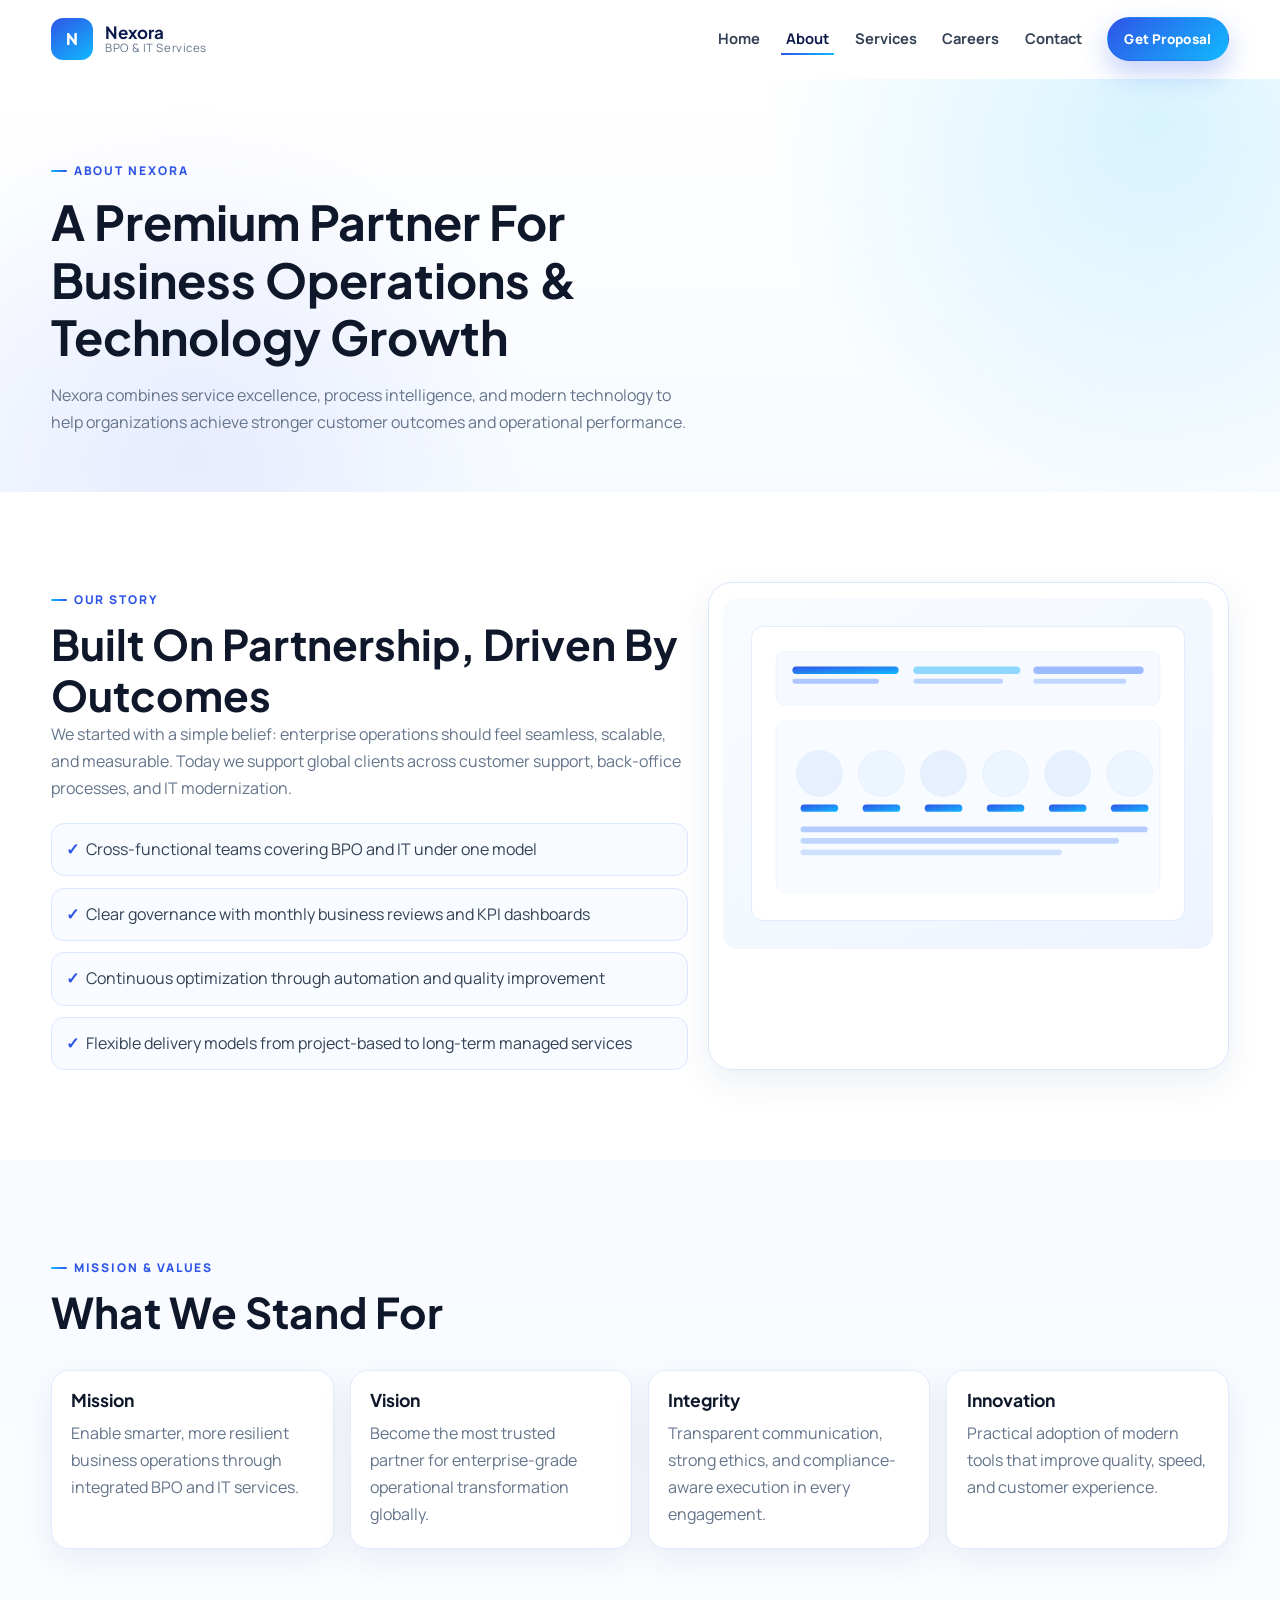
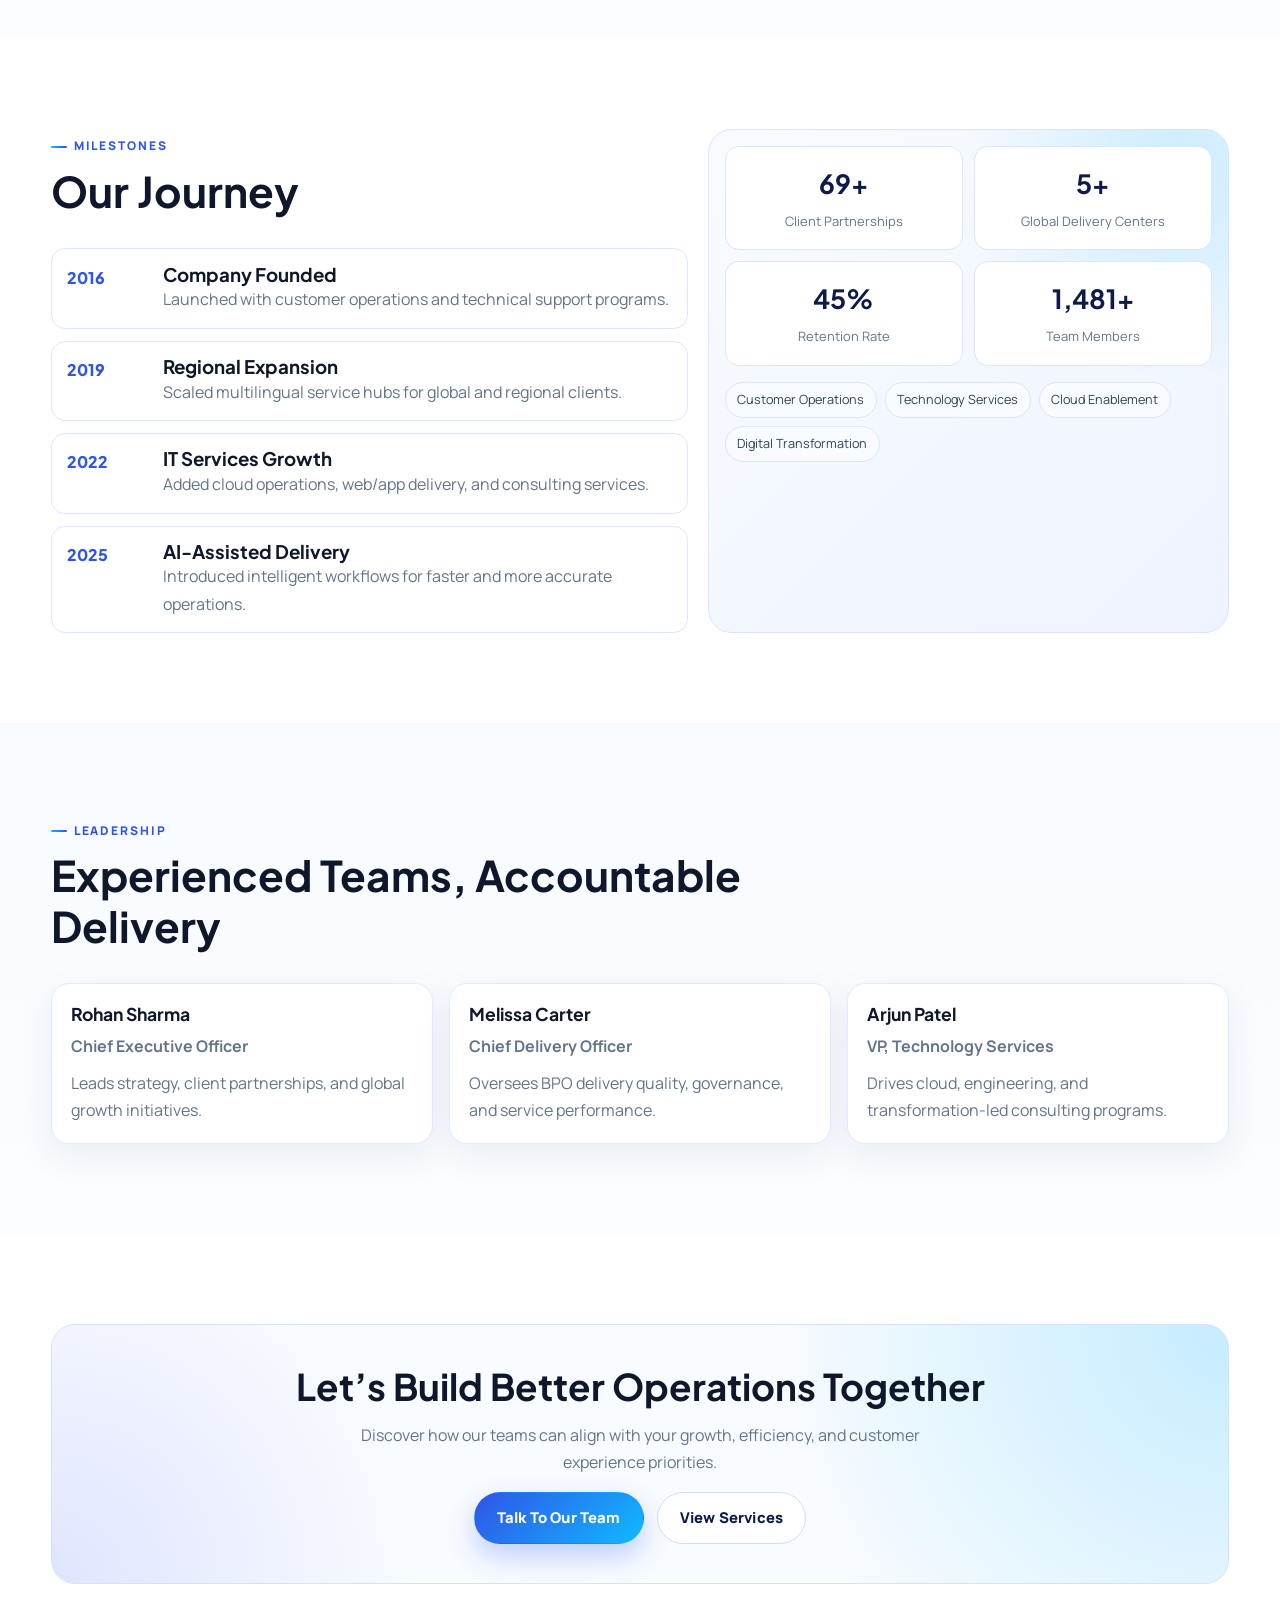
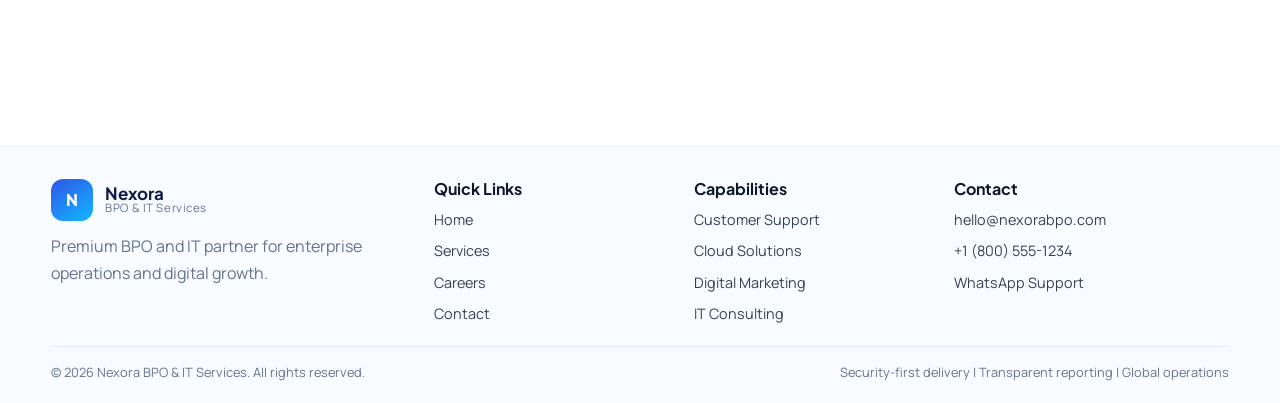
==== about.html @ e9c84e32 "enter" ====
<!DOCTYPE html>
<html lang="en">
  <head>
    <meta charset="UTF-8" />
    <meta name="viewport" content="width=device-width, initial-scale=1.0" />
    <meta
      name="description"
      content="Learn about Nexora's mission, values, and global delivery model across BPO and IT services."
    />
    <title>About Us | Nexora BPO & IT Services</title>
    <link rel="preconnect" href="https://fonts.googleapis.com" />
    <link rel="preconnect" href="https://fonts.gstatic.com" crossorigin />
    <link
      href="https://fonts.googleapis.com/css2?family=Manrope:wght@400;500;600;700;800&family=Plus+Jakarta+Sans:wght@600;700;800&display=swap"
      rel="stylesheet"
    />
    <link rel="stylesheet" href="css/styles.css" />
    <script src="js/main.js" defer></script>
  </head>
  <body>
    <a class="skip-link" href="#main-content">Skip to main content</a>

    <header class="site-header">
      <div class="container nav-wrap">
        <a class="brand" href="index.html" aria-label="Nexora home page">
          <span class="brand-mark">N</span>
          <span class="brand-name"><strong>Nexora</strong><span>BPO & IT Services</span></span>
        </a>
        <button class="nav-toggle" aria-label="Open navigation menu" aria-controls="primary-nav" aria-expanded="false">
          <span class="nav-icon"><span></span><span></span><span></span></span>
        </button>
        <nav id="primary-nav" class="primary-nav" aria-label="Main navigation">
          <ul class="nav-list">
            <li><a class="nav-link" href="index.html">Home</a></li>
            <li><a class="nav-link active" href="about.html" aria-current="page">About</a></li>
            <li><a class="nav-link" href="services.html">Services</a></li>
            <li><a class="nav-link" href="careers.html">Careers</a></li>
            <li><a class="nav-link" href="contact.html">Contact</a></li>
          </ul>
          <a class="btn btn-small btn-primary" href="contact.html">Get Proposal</a>
        </nav>
      </div>
    </header>

    <main id="main-content">
      <section class="inner-hero">
        <div class="container reveal">
          <span class="eyebrow">About Nexora</span>
          <h1>A Premium Partner For Business Operations & Technology Growth</h1>
          <p>
            Nexora combines service excellence, process intelligence, and modern technology to help organizations
            achieve stronger customer outcomes and operational performance.
          </p>
        </div>
      </section>

      <section class="section">
        <div class="container split">
          <div class="reveal">
            <div class="section-head" style="margin-bottom: 0;">
              <span class="eyebrow">Our Story</span>
              <h2>Built On Partnership, Driven By Outcomes</h2>
              <p>
                We started with a simple belief: enterprise operations should feel seamless, scalable, and measurable.
                Today we support global clients across customer support, back-office processes, and IT modernization.
              </p>
            </div>
            <ul class="feature-list">
              <li>Cross-functional teams covering BPO and IT under one model</li>
              <li>Clear governance with monthly business reviews and KPI dashboards</li>
              <li>Continuous optimization through automation and quality improvement</li>
              <li>Flexible delivery models from project-based to long-term managed services</li>
            </ul>
          </div>
          <div class="media-card reveal floating">
            <img src="images/team-culture.svg" alt="Nexora teams discussing delivery strategy" />
          </div>
        </div>
      </section>

      <section class="section alt">
        <div class="container">
          <div class="section-head reveal">
            <span class="eyebrow">Mission & Values</span>
            <h2>What We Stand For</h2>
          </div>
          <div class="grid grid-4">
            <article class="card reveal">
              <h3>Mission</h3>
              <p>Enable smarter, more resilient business operations through integrated BPO and IT services.</p>
            </article>
            <article class="card reveal">
              <h3>Vision</h3>
              <p>Become the most trusted partner for enterprise-grade operational transformation globally.</p>
            </article>
            <article class="card reveal">
              <h3>Integrity</h3>
              <p>Transparent communication, strong ethics, and compliance-aware execution in every engagement.</p>
            </article>
            <article class="card reveal">
              <h3>Innovation</h3>
              <p>Practical adoption of modern tools that improve quality, speed, and customer experience.</p>
            </article>
          </div>
        </div>
      </section>

      <section class="section">
        <div class="container split">
          <div class="reveal">
            <div class="section-head">
              <span class="eyebrow">Milestones</span>
              <h2>Our Journey</h2>
            </div>
            <div class="timeline">
              <article class="timeline-item">
                <div class="timeline-year">2016</div>
                <div><h3>Company Founded</h3><p>Launched with customer operations and technical support programs.</p></div>
              </article>
              <article class="timeline-item">
                <div class="timeline-year">2019</div>
                <div><h3>Regional Expansion</h3><p>Scaled multilingual service hubs for global and regional clients.</p></div>
              </article>
              <article class="timeline-item">
                <div class="timeline-year">2022</div>
                <div><h3>IT Services Growth</h3><p>Added cloud operations, web/app delivery, and consulting services.</p></div>
              </article>
              <article class="timeline-item">
                <div class="timeline-year">2025</div>
                <div><h3>AI-Assisted Delivery</h3><p>Introduced intelligent workflows for faster and more accurate operations.</p></div>
              </article>
            </div>
          </div>
          <div class="stats-wrap reveal">
            <div class="stat-grid">
              <article class="stat-box"><strong data-counter data-target="150" data-suffix="+">0</strong><span>Client Partnerships</span></article>
              <article class="stat-box"><strong data-counter data-target="12" data-suffix="+">0</strong><span>Global Delivery Centers</span></article>
              <article class="stat-box"><strong data-counter data-target="98" data-suffix="%">0</strong><span>Retention Rate</span></article>
              <article class="stat-box"><strong data-counter data-target="3200" data-suffix="+">0</strong><span>Team Members</span></article>
            </div>
            <div class="pill-row">
              <span class="pill">Customer Operations</span>
              <span class="pill">Technology Services</span>
              <span class="pill">Cloud Enablement</span>
              <span class="pill">Digital Transformation</span>
            </div>
          </div>
        </div>
      </section>

      <section class="section alt">
        <div class="container">
          <div class="section-head reveal">
            <span class="eyebrow">Leadership</span>
            <h2>Experienced Teams, Accountable Delivery</h2>
          </div>
          <div class="grid grid-3">
            <article class="card reveal">
              <h3>Rohan Sharma</h3>
              <p><strong>Chief Executive Officer</strong></p>
              <p style="margin-top: 0.6rem;">Leads strategy, client partnerships, and global growth initiatives.</p>
            </article>
            <article class="card reveal">
              <h3>Melissa Carter</h3>
              <p><strong>Chief Delivery Officer</strong></p>
              <p style="margin-top: 0.6rem;">Oversees BPO delivery quality, governance, and service performance.</p>
            </article>
            <article class="card reveal">
              <h3>Arjun Patel</h3>
              <p><strong>VP, Technology Services</strong></p>
              <p style="margin-top: 0.6rem;">Drives cloud, engineering, and transformation-led consulting programs.</p>
            </article>
          </div>
        </div>
      </section>

      <section class="section">
        <div class="container">
          <div class="cta-banner reveal">
            <h2>Let’s Build Better Operations Together</h2>
            <p>Discover how our teams can align with your growth, efficiency, and customer experience priorities.</p>
            <div class="btn-row" style="justify-content: center; margin-top: 1rem;">
              <a class="btn btn-primary" href="contact.html">Talk To Our Team</a>
              <a class="btn btn-outline" href="services.html">View Services</a>
            </div>
          </div>
        </div>
      </section>
    </main>

    <footer class="site-footer">
      <div class="container footer-grid">
        <div class="footer-col">
          <a class="brand" href="index.html">
            <span class="brand-mark">N</span>
            <span class="brand-name"><strong>Nexora</strong><span>BPO & IT Services</span></span>
          </a>
          <p style="margin-top: 0.75rem;">Premium BPO and IT partner for enterprise operations and digital growth.</p>
        </div>
        <div class="footer-col">
          <h3>Quick Links</h3>
          <div class="footer-links">
            <a href="index.html">Home</a>
            <a href="services.html">Services</a>
            <a href="careers.html">Careers</a>
            <a href="contact.html">Contact</a>
          </div>
        </div>
        <div class="footer-col">
          <h3>Capabilities</h3>
          <div class="footer-links">
            <a href="services.html">Customer Support</a>
            <a href="services.html">Cloud Solutions</a>
            <a href="services.html">Digital Marketing</a>
            <a href="services.html">IT Consulting</a>
          </div>
        </div>
        <div class="footer-col">
          <h3>Contact</h3>
          <div class="footer-links">
            <a href="mailto:hello@nexorabpo.com">hello@nexorabpo.com</a>
            <a href="tel:+18005551234">+1 (800) 555-1234</a>
            <a href="https://wa.me/18005551234">WhatsApp Support</a>
          </div>
        </div>
      </div>
      <div class="container footer-bottom">
        <p>&copy; <span class="current-year"></span> Nexora BPO & IT Services. All rights reserved.</p>
        <p>Security-first delivery | Transparent reporting | Global operations</p>
      </div>
    </footer>

    <button class="back-to-top" type="button" aria-label="Back to top">↑</button>
  </body>
</html>
---- css/styles.css ----
/* =========================================================
   Nexora Corporate Design System
   White premium SaaS-style UI for multi-page BPO/IT site.
========================================================= */

:root {
  --white: #ffffff;
  --navy-900: #0d1b4c;
  --navy-800: #152d71;
  --royal: #2f55e7;
  --cyan: #11b9ff;
  --sky: #67c8ff;
  --purple-soft: #7e8cff;
  --text-900: #0f172a;
  --text-700: #334155;
  --text-500: #64748b;
  --line: #dbe7ff;
  --surface: #f7faff;
  --surface-2: #eef4ff;
  --success: #0ea96f;
  --danger: #d14356;
  --radius-xl: 24px;
  --radius-lg: 18px;
  --radius-md: 14px;
  --radius-sm: 10px;
  --shadow-soft: 0 12px 35px rgba(24, 46, 109, 0.08);
  --shadow-card: 0 16px 40px rgba(18, 45, 130, 0.1);
  --shadow-hover: 0 18px 45px rgba(15, 47, 140, 0.17);
}

*,
*::before,
*::after {
  box-sizing: border-box;
}

html {
  scroll-behavior: smooth;
}

body {
  margin: 0;
  font-family: "Manrope", "Segoe UI", sans-serif;
  color: var(--text-700);
  background: var(--white);
  line-height: 1.7;
  overflow-x: hidden;
}

body.nav-open {
  overflow: hidden;
}

a {
  color: inherit;
  text-decoration: none;
}

img {
  display: block;
  max-width: 100%;
}

h1,
h2,
h3,
h4 {
  margin: 0;
  line-height: 1.2;
  color: var(--text-900);
  font-family: "Plus Jakarta Sans", "Sora", "Segoe UI", sans-serif;
}

p {
  margin: 0;
  color: var(--text-500);
}

ul {
  margin: 0;
  padding: 0;
  list-style: none;
}

.skip-link {
  position: absolute;
  left: -9999px;
  top: 0;
  z-index: 5000;
}

.skip-link:focus {
  left: 1rem;
  top: 1rem;
  background: var(--white);
  border: 1px solid var(--royal);
  border-radius: 8px;
  color: var(--navy-900);
  padding: 0.65rem 0.9rem;
}

.container {
  width: min(1180px, 92vw);
  margin: 0 auto;
}

.section {
  padding: 90px 0;
}

.section.alt {
  background: linear-gradient(180deg, #f7faff 0%, #fbfdff 100%);
}

.section-head {
  max-width: 760px;
  margin-bottom: 2rem;
}

.section-head h2 {
  margin-top: 0.55rem;
  font-size: clamp(1.8rem, 3.3vw, 2.7rem);
}

.eyebrow {
  display: inline-flex;
  align-items: center;
  gap: 0.4rem;
  text-transform: uppercase;
  letter-spacing: 0.16em;
  font-size: 0.75rem;
  font-weight: 800;
  color: var(--royal);
}

.eyebrow::before {
  content: "";
  width: 16px;
  height: 2px;
  border-radius: 4px;
  background: linear-gradient(90deg, var(--cyan), var(--royal));
}

/* =========================
   Header + Navigation
========================= */
.site-header {
  position: sticky;
  top: 0;
  z-index: 1200;
  background: transparent;
  border-bottom: 1px solid transparent;
  transition: background 0.3s ease, border-color 0.3s ease, box-shadow 0.3s ease;
}

.site-header.scrolled {
  background: rgba(255, 255, 255, 0.9);
  backdrop-filter: blur(10px);
  border-color: #e8efff;
  box-shadow: 0 6px 28px rgba(18, 47, 130, 0.08);
}

.nav-wrap {
  min-height: 78px;
  display: flex;
  align-items: center;
  justify-content: space-between;
  gap: 1.1rem;
  position: relative;
}

.brand {
  display: inline-flex;
  align-items: center;
  gap: 0.75rem;
}

.brand-mark {
  width: 42px;
  height: 42px;
  border-radius: 12px;
  background: linear-gradient(145deg, var(--royal), var(--cyan));
  color: var(--white);
  display: grid;
  place-items: center;
  font-weight: 800;
  font-family: "Plus Jakarta Sans", "Sora", sans-serif;
}

.brand-name {
  display: inline-flex;
  flex-direction: column;
  line-height: 1.05;
}

.brand-name strong {
  color: var(--navy-900);
  font-size: 1.06rem;
  font-family: "Plus Jakarta Sans", "Sora", sans-serif;
}

.brand-name span {
  font-size: 0.72rem;
  letter-spacing: 0.05em;
  color: var(--text-500);
}

.primary-nav {
  display: flex;
  align-items: center;
  gap: 1.25rem;
}

.nav-list {
  display: flex;
  align-items: center;
  gap: 1rem;
}

.nav-link {
  padding: 0.32rem 0.3rem;
  font-size: 0.92rem;
  font-weight: 700;
  color: var(--text-700);
  position: relative;
}

.nav-link::after {
  content: "";
  position: absolute;
  left: 0;
  bottom: -1px;
  width: 100%;
  height: 2px;
  transform: scaleX(0);
  transform-origin: center;
  background: linear-gradient(90deg, var(--royal), var(--cyan));
  transition: transform 0.22s ease;
}

.nav-link:hover,
.nav-link.active {
  color: var(--navy-900);
}

.nav-link:hover::after,
.nav-link.active::after,
.nav-link:focus-visible::after {
  transform: scaleX(1);
}

.nav-toggle {
  display: none;
  width: 44px;
  height: 44px;
  border-radius: 11px;
  border: 1px solid #d4e2ff;
  background: var(--white);
  box-shadow: var(--shadow-soft);
  cursor: pointer;
  place-items: center;
}

.nav-icon {
  width: 18px;
  height: 14px;
  position: relative;
}

.nav-icon span {
  position: absolute;
  left: 0;
  width: 100%;
  height: 2px;
  border-radius: 100px;
  background: var(--navy-900);
  transition: transform 0.24s ease, opacity 0.24s ease;
}

.nav-icon span:nth-child(1) {
  top: 0;
}

.nav-icon span:nth-child(2) {
  top: 6px;
}

.nav-icon span:nth-child(3) {
  top: 12px;
}

.nav-toggle[aria-expanded="true"] .nav-icon span:nth-child(1) {
  transform: translateY(6px) rotate(45deg);
}

.nav-toggle[aria-expanded="true"] .nav-icon span:nth-child(2) {
  opacity: 0;
}

.nav-toggle[aria-expanded="true"] .nav-icon span:nth-child(3) {
  transform: translateY(-6px) rotate(-45deg);
}

/* =========================
   Buttons
========================= */
.btn {
  display: inline-flex;
  align-items: center;
  justify-content: center;
  gap: 0.45rem;
  border-radius: 999px;
  padding: 0.78rem 1.4rem;
  font-size: 0.93rem;
  font-weight: 800;
  letter-spacing: 0.01em;
  border: 1px solid transparent;
  transition: transform 0.22s ease, box-shadow 0.22s ease, background 0.22s ease;
}

.btn:hover,
.btn:focus-visible {
  transform: translateY(-2px);
}

.btn-primary {
  color: var(--white);
  background: linear-gradient(135deg, var(--royal), var(--cyan));
  box-shadow: 0 12px 28px rgba(44, 90, 233, 0.28);
}

.btn-primary:hover,
.btn-primary:focus-visible {
  box-shadow: 0 16px 34px rgba(44, 90, 233, 0.35);
}

.btn-outline {
  border-color: #cfddff;
  color: var(--navy-900);
  background: var(--white);
}

.btn-outline:hover,
.btn-outline:focus-visible {
  border-color: var(--royal);
  background: #f6f9ff;
}

.btn-small {
  padding: 0.62rem 1.05rem;
  font-size: 0.84rem;
}

.btn-row {
  display: flex;
  flex-wrap: wrap;
  gap: 0.8rem;
}

/* =========================
   Hero
========================= */
.hero {
  position: relative;
  padding: 32px 0 86px;
  background:
    radial-gradient(circle at 88% 18%, rgba(17, 185, 255, 0.14), transparent 33%),
    radial-gradient(circle at 12% 85%, rgba(126, 140, 255, 0.12), transparent 26%),
    linear-gradient(180deg, #ffffff 0%, #f8fbff 100%);
}

.hero-grid {
  display: grid;
  grid-template-columns: 1.06fr 0.94fr;
  gap: 2rem;
  align-items: center;
}

.hero-copy h1 {
  margin-top: 0.8rem;
  font-size: clamp(2rem, 5vw, 3.8rem);
  max-width: 16ch;
}

.hero-copy p {
  margin-top: 1.1rem;
  max-width: 58ch;
  font-size: 1.03rem;
}

.hero-tags {
  margin-top: 1.5rem;
  display: flex;
  gap: 0.55rem;
  flex-wrap: wrap;
}

.hero-tag {
  border-radius: 999px;
  border: 1px solid #d4e4ff;
  background: var(--white);
  padding: 0.45rem 0.74rem;
  font-size: 0.78rem;
  color: var(--text-700);
}

.hero-card {
  border: 1px solid #d9e6ff;
  border-radius: var(--radius-xl);
  padding: 1rem;
  background: rgba(255, 255, 255, 0.66);
  backdrop-filter: blur(8px);
  box-shadow: var(--shadow-card);
}

.hero-card img {
  border-radius: 16px;
}

.hero-kpis {
  margin-top: 0.9rem;
  display: grid;
  grid-template-columns: repeat(3, minmax(0, 1fr));
  gap: 0.65rem;
}

.hero-kpi {
  border: 1px solid #e0eaff;
  border-radius: 12px;
  background: #f9fbff;
  padding: 0.72rem;
  text-align: center;
}

.hero-kpi strong {
  display: block;
  color: var(--navy-900);
  font-size: 1.22rem;
  font-family: "Plus Jakarta Sans", "Sora", sans-serif;
}

.hero-kpi span {
  font-size: 0.76rem;
  color: var(--text-500);
}

/* =========================
   Utility card system
========================= */
.grid {
  display: grid;
  gap: 1rem;
}

.grid-2 {
  grid-template-columns: repeat(2, minmax(0, 1fr));
}

.grid-3 {
  grid-template-columns: repeat(3, minmax(0, 1fr));
}

.grid-4 {
  grid-template-columns: repeat(4, minmax(0, 1fr));
}

.card {
  background: var(--white);
  border: 1px solid #e2ebff;
  border-radius: var(--radius-lg);
  padding: 1.2rem;
  box-shadow: var(--shadow-soft);
  transition: transform 0.25s ease, box-shadow 0.25s ease, border-color 0.25s ease;
}

.card:hover {
  transform: translateY(-4px);
  border-color: #c8daff;
  box-shadow: var(--shadow-hover);
}

.card h3 {
  font-size: 1.1rem;
  margin-bottom: 0.52rem;
}

.card-link {
  margin-top: 0.8rem;
  display: inline-block;
  color: var(--royal);
  font-weight: 700;
  font-size: 0.9rem;
}

.service-icon {
  width: 42px;
  height: 42px;
  border-radius: 12px;
  display: grid;
  place-items: center;
  margin-bottom: 0.8rem;
  background: linear-gradient(145deg, #e8f0ff, #f3f8ff);
  border: 1px solid #d2e3ff;
  color: var(--royal);
  font-weight: 800;
}

/* =========================
   Trusted logos slider
========================= */
.logo-marquee {
  overflow: hidden;
  border-top: 1px solid #e8efff;
  border-bottom: 1px solid #e8efff;
  background: #fbfdff;
  padding: 1rem 0;
  mask-image: linear-gradient(to right, transparent, #000 12%, #000 88%, transparent);
}

.logo-track {
  width: max-content;
  display: flex;
  gap: 0.7rem;
  animation: logo-slide 26s linear infinite;
}

.logo-pill {
  border: 1px solid #dbe7ff;
  border-radius: 999px;
  background: var(--white);
  color: var(--text-700);
  padding: 0.54rem 1rem;
  font-size: 0.85rem;
  white-space: nowrap;
  font-weight: 600;
}

@keyframes logo-slide {
  from {
    transform: translateX(0);
  }
  to {
    transform: translateX(-50%);
  }
}

/* =========================
   Why choose us + stats
========================= */
.split {
  display: grid;
  grid-template-columns: 1.1fr 0.9fr;
  gap: 1.2rem;
}

.feature-list {
  display: grid;
  gap: 0.72rem;
  margin-top: 1.3rem;
}

.feature-list li {
  border: 1px solid #dce8ff;
  border-radius: 13px;
  background: #f8fbff;
  padding: 0.75rem 0.82rem;
  color: var(--text-700);
  position: relative;
  padding-left: 2.1rem;
}

.feature-list li::before {
  content: "✓";
  position: absolute;
  left: 0.85rem;
  top: 0.74rem;
  color: var(--royal);
  font-weight: 800;
}

.stats-wrap {
  border-radius: var(--radius-xl);
  border: 1px solid #d9e5ff;
  background:
    radial-gradient(circle at 90% 8%, rgba(17, 185, 255, 0.18), transparent 32%),
    linear-gradient(135deg, #f8fbff, #eef4ff);
  padding: 1rem;
}

.stat-grid {
  display: grid;
  grid-template-columns: repeat(2, minmax(0, 1fr));
  gap: 0.7rem;
}

.stat-box {
  border-radius: 14px;
  border: 1px solid #dae7ff;
  background: var(--white);
  text-align: center;
  padding: 0.95rem 0.72rem;
}

.stat-box strong {
  display: block;
  color: var(--navy-900);
  font-size: 1.65rem;
  font-family: "Plus Jakarta Sans", "Sora", sans-serif;
}

.stat-box span {
  color: var(--text-500);
  font-size: 0.81rem;
}

/* =========================
   Testimonial carousel
========================= */
.testimonial-carousel {
  position: relative;
  border: 1px solid #dbe8ff;
  background: linear-gradient(145deg, #ffffff, #f8fbff);
  border-radius: var(--radius-xl);
  box-shadow: var(--shadow-card);
  padding: 1.1rem;
}

.testimonial-slides {
  position: relative;
  min-height: 200px;
}

.testimonial-slide {
  display: none;
  border: 1px solid #e0ebff;
  border-radius: 16px;
  background: var(--white);
  padding: 1.2rem;
}

.testimonial-slide.active {
  display: block;
  animation: fadeUp 0.45s ease;
}

.testimonial-slide p {
  color: var(--text-700);
  font-size: 0.98rem;
}

.testimonial-author {
  margin-top: 0.8rem;
  color: var(--navy-900);
  font-weight: 800;
  font-size: 0.92rem;
}

.carousel-controls {
  margin-top: 0.9rem;
  display: flex;
  justify-content: space-between;
  align-items: center;
}

.carousel-btn {
  width: 38px;
  height: 38px;
  border-radius: 50%;
  border: 1px solid #d7e5ff;
  background: var(--white);
  color: var(--navy-900);
  font-weight: 800;
  cursor: pointer;
}

.carousel-dots {
  display: flex;
  gap: 0.35rem;
}

.carousel-dot {
  width: 9px;
  height: 9px;
  border-radius: 50%;
  border: 0;
  background: #bfd4ff;
  cursor: pointer;
}

.carousel-dot.active {
  width: 22px;
  border-radius: 999px;
  background: linear-gradient(90deg, var(--royal), var(--cyan));
}

/* =========================
   FAQ
========================= */
.faq-list {
  display: grid;
  gap: 0.75rem;
}

.faq-item {
  border: 1px solid #dce8ff;
  border-radius: 14px;
  overflow: hidden;
  background: var(--white);
}

.faq-question {
  width: 100%;
  border: 0;
  background: transparent;
  text-align: left;
  font-family: "Plus Jakarta Sans", "Sora", sans-serif;
  color: var(--text-900);
  font-size: 1rem;
  font-weight: 700;
  padding: 1rem;
  cursor: pointer;
  display: flex;
  align-items: center;
  justify-content: space-between;
}

.faq-question::after {
  content: "+";
  color: var(--royal);
  font-size: 1.2rem;
}

.faq-answer {
  max-height: 0;
  overflow: hidden;
  transition: max-height 0.28s ease;
}

.faq-answer p {
  padding: 0 1rem 1rem;
}

.faq-item.open .faq-question::after {
  content: "-";
}

.faq-item.open .faq-answer {
  max-height: 260px;
}

/* =========================
   CTA banner
========================= */
.cta-banner {
  border: 1px solid #d4e4ff;
  border-radius: var(--radius-xl);
  background:
    radial-gradient(circle at 100% 0%, rgba(17, 185, 255, 0.22), transparent 38%),
    radial-gradient(circle at 0% 100%, rgba(126, 140, 255, 0.2), transparent 30%),
    #f8fbff;
  padding: 2.4rem 1.2rem;
  text-align: center;
}

.cta-banner h2 {
  font-size: clamp(1.5rem, 3.2vw, 2.3rem);
}

.cta-banner p {
  margin: 0.85rem auto 0;
  max-width: 64ch;
}

/* =========================
   Inner hero (other pages)
========================= */
.inner-hero {
  padding: 74px 0 56px;
  background:
    radial-gradient(circle at 90% 10%, rgba(17, 185, 255, 0.16), transparent 32%),
    radial-gradient(circle at 15% 90%, rgba(126, 140, 255, 0.14), transparent 30%),
    linear-gradient(180deg, #ffffff, #f7fbff);
}

.inner-hero h1 {
  margin-top: 0.75rem;
  font-size: clamp(1.9rem, 4.3vw, 3rem);
  max-width: 20ch;
}

.inner-hero p {
  margin-top: 1rem;
  max-width: 64ch;
}

.media-card {
  border-radius: var(--radius-xl);
  border: 1px solid #dbe8ff;
  background: var(--white);
  padding: 0.9rem;
  box-shadow: var(--shadow-soft);
}

.media-card img {
  border-radius: 15px;
}

/* =========================
   Timelines + pills
========================= */
.timeline {
  display: grid;
  gap: 0.75rem;
}

.timeline-item {
  display: grid;
  grid-template-columns: 82px 1fr;
  gap: 0.9rem;
  border: 1px solid #dce8ff;
  border-radius: 14px;
  background: var(--white);
  padding: 0.9rem;
}

.timeline-year {
  color: var(--royal);
  font-weight: 800;
  font-family: "Plus Jakarta Sans", "Sora", sans-serif;
  font-size: 1rem;
}

.pill-row {
  display: flex;
  flex-wrap: wrap;
  gap: 0.5rem;
  margin-top: 1rem;
}

.pill {
  border: 1px solid #d9e6ff;
  background: #f8fbff;
  border-radius: 999px;
  padding: 0.4rem 0.72rem;
  font-size: 0.79rem;
  color: var(--text-700);
}

/* =========================
   Jobs + forms
========================= */
.job-card {
  border: 1px solid #dce8ff;
  border-radius: 16px;
  background: var(--white);
  padding: 1rem;
  box-shadow: var(--shadow-soft);
}

.job-meta {
  display: flex;
  flex-wrap: wrap;
  gap: 0.4rem;
  margin-top: 0.65rem;
}

.job-meta span {
  border: 1px solid #d7e3ff;
  border-radius: 999px;
  background: #f8fbff;
  color: var(--text-700);
  font-size: 0.76rem;
  padding: 0.22rem 0.62rem;
}

.form-shell {
  border: 1px solid #dce8ff;
  border-radius: var(--radius-lg);
  background: var(--white);
  padding: 1.1rem;
  box-shadow: var(--shadow-soft);
}

.form-grid {
  display: grid;
  grid-template-columns: repeat(2, minmax(0, 1fr));
  gap: 0.85rem;
}

.form-field {
  display: grid;
  gap: 0.36rem;
}

.form-field.full {
  grid-column: 1 / -1;
}

.form-field label {
  font-size: 0.83rem;
  color: var(--text-700);
  font-weight: 700;
}

.form-field input,
.form-field select,
.form-field textarea {
  width: 100%;
  border: 1px solid #d2dff8;
  border-radius: 11px;
  background: #fbfdff;
  color: var(--text-900);
  font-family: inherit;
  font-size: 0.92rem;
  padding: 0.68rem 0.72rem;
  transition: border-color 0.2s ease, box-shadow 0.2s ease;
}

.form-field textarea {
  min-height: 130px;
  resize: vertical;
}

.form-field input:focus,
.form-field select:focus,
.form-field textarea:focus {
  outline: 0;
  border-color: var(--royal);
  box-shadow: 0 0 0 4px rgba(47, 85, 231, 0.12);
}

.form-field .invalid,
.form-field input.invalid,
.form-field select.invalid,
.form-field textarea.invalid {
  border-color: var(--danger);
}

.file-upload {
  border: 1px dashed #c9dcff;
  border-radius: 11px;
  background: #f8fbff;
  padding: 0.78rem;
}

.field-note {
  margin-top: 0.4rem;
  font-size: 0.77rem;
  color: var(--text-500);
}

.form-feedback {
  margin-top: 0.8rem;
  min-height: 1.2rem;
  font-size: 0.84rem;
  font-weight: 600;
}

.form-feedback.success {
  color: var(--success);
}

.form-feedback.error {
  color: var(--danger);
}

.contact-grid {
  display: grid;
  grid-template-columns: repeat(4, minmax(0, 1fr));
  gap: 0.8rem;
}

.contact-card {
  border: 1px solid #dce8ff;
  border-radius: 14px;
  background: var(--white);
  padding: 0.95rem;
}

.contact-card h3 {
  font-size: 1rem;
  margin-bottom: 0.45rem;
}

.map-frame {
  border-radius: 16px;
  border: 1px solid #dce8ff;
  overflow: hidden;
  min-height: 320px;
  box-shadow: var(--shadow-soft);
}

.map-frame iframe {
  border: 0;
  width: 100%;
  min-height: 320px;
}

.social-list {
  display: flex;
  flex-wrap: wrap;
  gap: 0.45rem;
}

.social-link {
  width: 34px;
  height: 34px;
  border-radius: 50%;
  display: grid;
  place-items: center;
  border: 1px solid #d4e3ff;
  background: #f7fbff;
  color: var(--navy-900);
  font-size: 0.79rem;
  font-weight: 800;
}

/* =========================
   Footer
========================= */
.site-footer {
  margin-top: 72px;
  border-top: 1px solid #e5edff;
  background: #f8fbff;
}

.footer-grid {
  padding: 2rem 0 1.25rem;
  display: grid;
  grid-template-columns: 1.2fr 0.8fr 0.8fr 0.9fr;
  gap: 1rem;
}

.footer-col h3 {
  font-size: 1rem;
  margin-bottom: 0.65rem;
}

.footer-links {
  display: grid;
  gap: 0.42rem;
}

.footer-links a {
  color: var(--text-700);
  font-size: 0.9rem;
}

.footer-links a:hover {
  color: var(--royal);
}

.footer-bottom {
  border-top: 1px solid #e2eaff;
  padding: 0.95rem 0 1.2rem;
  display: flex;
  flex-wrap: wrap;
  justify-content: space-between;
  gap: 0.45rem;
}

.footer-bottom p {
  font-size: 0.8rem;
  color: var(--text-500);
}

/* =========================
   Back to top
========================= */
.back-to-top {
  position: fixed;
  right: 16px;
  bottom: 16px;
  width: 44px;
  height: 44px;
  border: 1px solid #cadcff;
  border-radius: 50%;
  background: var(--white);
  color: var(--navy-900);
  cursor: pointer;
  box-shadow: var(--shadow-soft);
  opacity: 0;
  pointer-events: none;
  transform: translateY(14px);
  transition: opacity 0.24s ease, transform 0.24s ease, background 0.24s ease;
}

.back-to-top.visible {
  opacity: 1;
  pointer-events: auto;
  transform: translateY(0);
}

.back-to-top:hover {
  background: #f1f6ff;
}

/* =========================
   Animations
========================= */
.reveal {
  opacity: 0;
  transform: translateY(20px);
  transition: opacity 0.65s ease, transform 0.65s ease;
}

.reveal.revealed {
  opacity: 1;
  transform: translateY(0);
}

.floating {
  animation: floating 5s ease-in-out infinite;
}

@keyframes floating {
  0%,
  100% {
    transform: translateY(0);
  }
  50% {
    transform: translateY(-7px);
  }
}

@keyframes fadeUp {
  from {
    opacity: 0;
    transform: translateY(8px);
  }
  to {
    opacity: 1;
    transform: translateY(0);
  }
}

/* =========================
   Responsive breakpoints
========================= */
@media (max-width: 1080px) {
  .hero-grid,
  .split {
    grid-template-columns: 1fr;
  }

  .grid-4,
  .contact-grid,
  .footer-grid {
    grid-template-columns: repeat(2, minmax(0, 1fr));
  }
}

@media (max-width: 920px) {
  .nav-toggle {
    display: grid;
  }

  .primary-nav {
    display: none;
    position: absolute;
    top: calc(100% + 10px);
    left: 0;
    right: 0;
    margin: 0 auto;
    width: min(96vw, 620px);
    border: 1px solid #dbe7ff;
    border-radius: 14px;
    background: rgba(255, 255, 255, 0.96);
    box-shadow: var(--shadow-card);
    padding: 0.9rem;
    flex-direction: column;
    align-items: flex-start;
    gap: 0.6rem;
  }

  .primary-nav.open {
    display: flex;
  }

  .nav-list {
    width: 100%;
    flex-direction: column;
    align-items: flex-start;
    gap: 0.25rem;
  }

  .nav-link {
    width: 100%;
    padding: 0.45rem 0.3rem;
  }
}

@media (max-width: 760px) {
  .section {
    padding: 68px 0;
  }

  .grid-2,
  .grid-3,
  .grid-4,
  .contact-grid,
  .footer-grid,
  .form-grid,
  .stat-grid {
    grid-template-columns: 1fr;
  }

  .timeline-item {
    grid-template-columns: 1fr;
  }

  .hero-kpis {
    grid-template-columns: 1fr;
  }

  .brand-name span {
    display: none;
  }
}
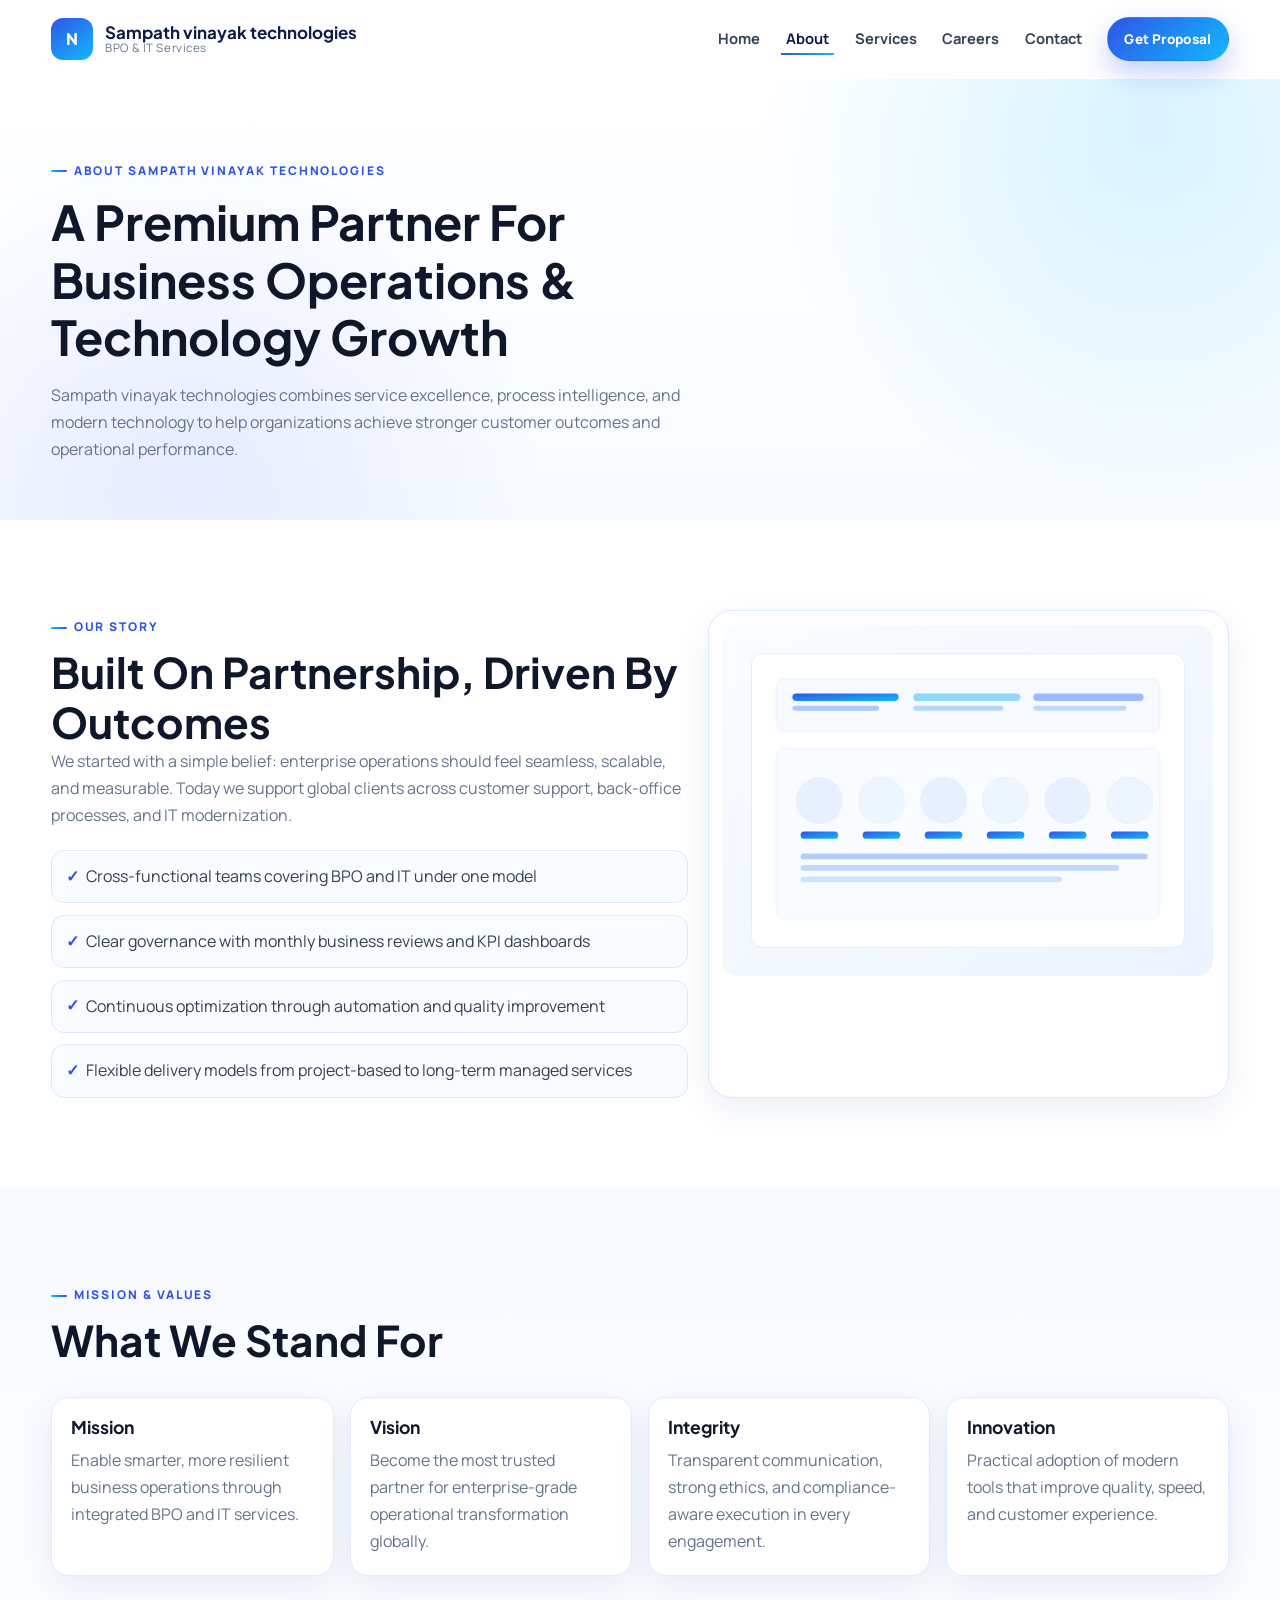
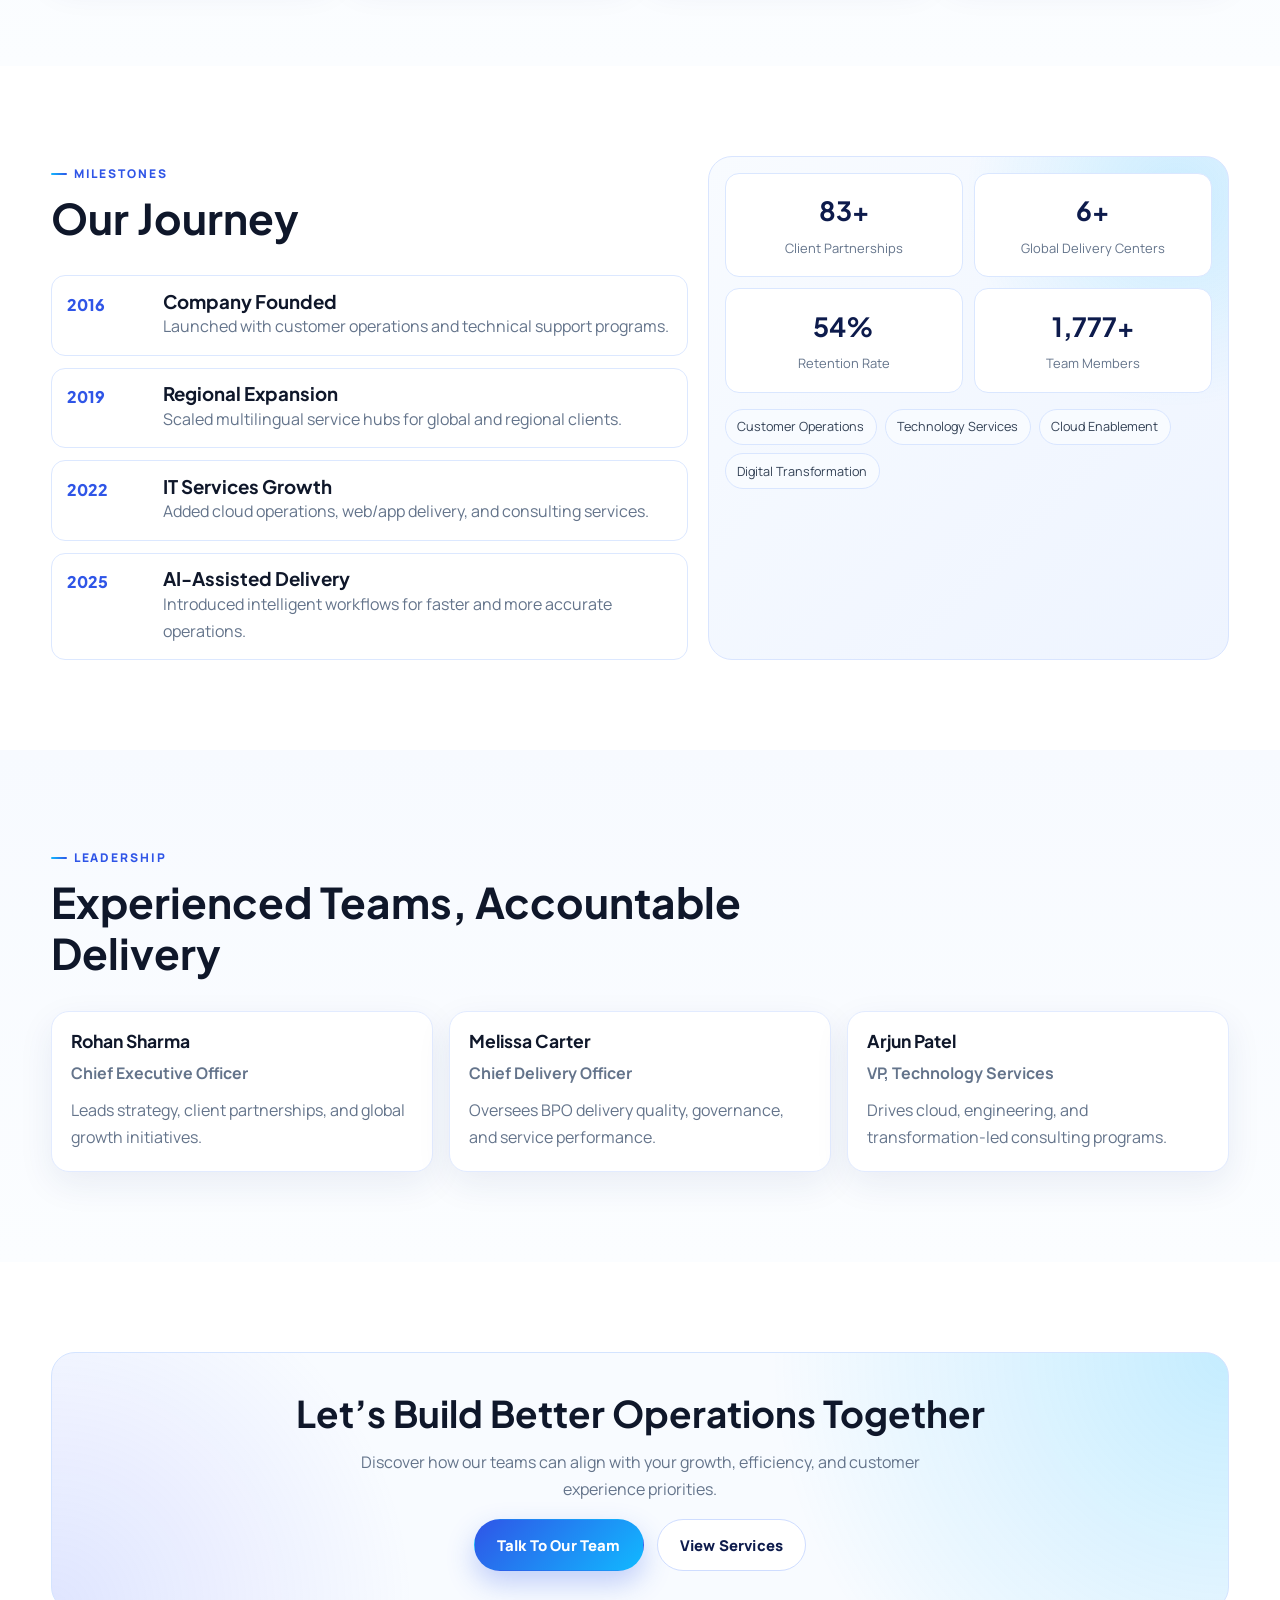
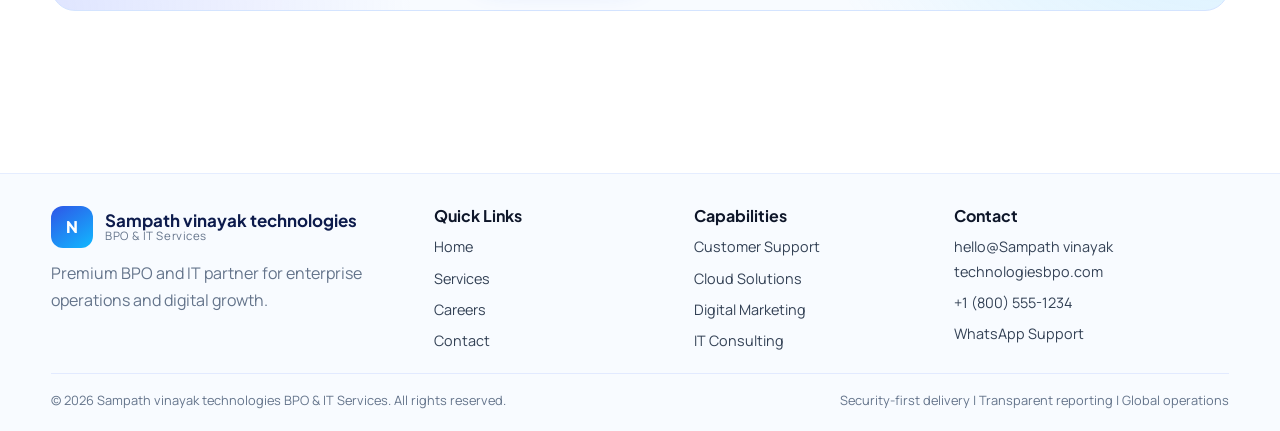
==== commit 05c9250f: "some changes" ====
--- a/about.html
+++ b/about.html
@@ -5,9 +5,9 @@
     <meta name="viewport" content="width=device-width, initial-scale=1.0" />
     <meta
       name="description"
-      content="Learn about Nexora's mission, values, and global delivery model across BPO and IT services."
+      content="Learn about Sampath vinayak technologies's mission, values, and global delivery model across BPO and IT services."
     />
-    <title>About Us | Nexora BPO & IT Services</title>
+    <title>About Us | Sampath vinayak technologies BPO & IT Services</title>
     <link rel="preconnect" href="https://fonts.googleapis.com" />
     <link rel="preconnect" href="https://fonts.gstatic.com" crossorigin />
     <link
@@ -22,9 +22,9 @@
 
     <header class="site-header">
       <div class="container nav-wrap">
-        <a class="brand" href="index.html" aria-label="Nexora home page">
+        <a class="brand" href="index.html" aria-label="Sampath vinayak technologies home page">
           <span class="brand-mark">N</span>
-          <span class="brand-name"><strong>Nexora</strong><span>BPO & IT Services</span></span>
+          <span class="brand-name"><strong>Sampath vinayak technologies</strong><span>BPO & IT Services</span></span>
         </a>
         <button class="nav-toggle" aria-label="Open navigation menu" aria-controls="primary-nav" aria-expanded="false">
           <span class="nav-icon"><span></span><span></span><span></span></span>
@@ -45,10 +45,10 @@
     <main id="main-content">
       <section class="inner-hero">
         <div class="container reveal">
-          <span class="eyebrow">About Nexora</span>
+          <span class="eyebrow">About Sampath vinayak technologies</span>
           <h1>A Premium Partner For Business Operations & Technology Growth</h1>
           <p>
-            Nexora combines service excellence, process intelligence, and modern technology to help organizations
+            Sampath vinayak technologies combines service excellence, process intelligence, and modern technology to help organizations
             achieve stronger customer outcomes and operational performance.
           </p>
         </div>
@@ -73,7 +73,7 @@
             </ul>
           </div>
           <div class="media-card reveal floating">
-            <img src="images/team-culture.svg" alt="Nexora teams discussing delivery strategy" />
+            <img src="images/team-culture.svg" alt="Sampath vinayak technologies teams discussing delivery strategy" />
           </div>
         </div>
       </section>
@@ -193,7 +193,7 @@
         <div class="footer-col">
           <a class="brand" href="index.html">
             <span class="brand-mark">N</span>
-            <span class="brand-name"><strong>Nexora</strong><span>BPO & IT Services</span></span>
+            <span class="brand-name"><strong>Sampath vinayak technologies</strong><span>BPO & IT Services</span></span>
           </a>
           <p style="margin-top: 0.75rem;">Premium BPO and IT partner for enterprise operations and digital growth.</p>
         </div>
@@ -218,14 +218,14 @@
         <div class="footer-col">
           <h3>Contact</h3>
           <div class="footer-links">
-            <a href="mailto:hello@nexorabpo.com">hello@nexorabpo.com</a>
+            <a href="mailto:hello@Sampath vinayak technologiesbpo.com">hello@Sampath vinayak technologiesbpo.com</a>
             <a href="tel:+18005551234">+1 (800) 555-1234</a>
             <a href="https://wa.me/18005551234">WhatsApp Support</a>
           </div>
         </div>
       </div>
       <div class="container footer-bottom">
-        <p>&copy; <span class="current-year"></span> Nexora BPO & IT Services. All rights reserved.</p>
+        <p>&copy; <span class="current-year"></span> Sampath vinayak technologies BPO & IT Services. All rights reserved.</p>
         <p>Security-first delivery | Transparent reporting | Global operations</p>
       </div>
     </footer>
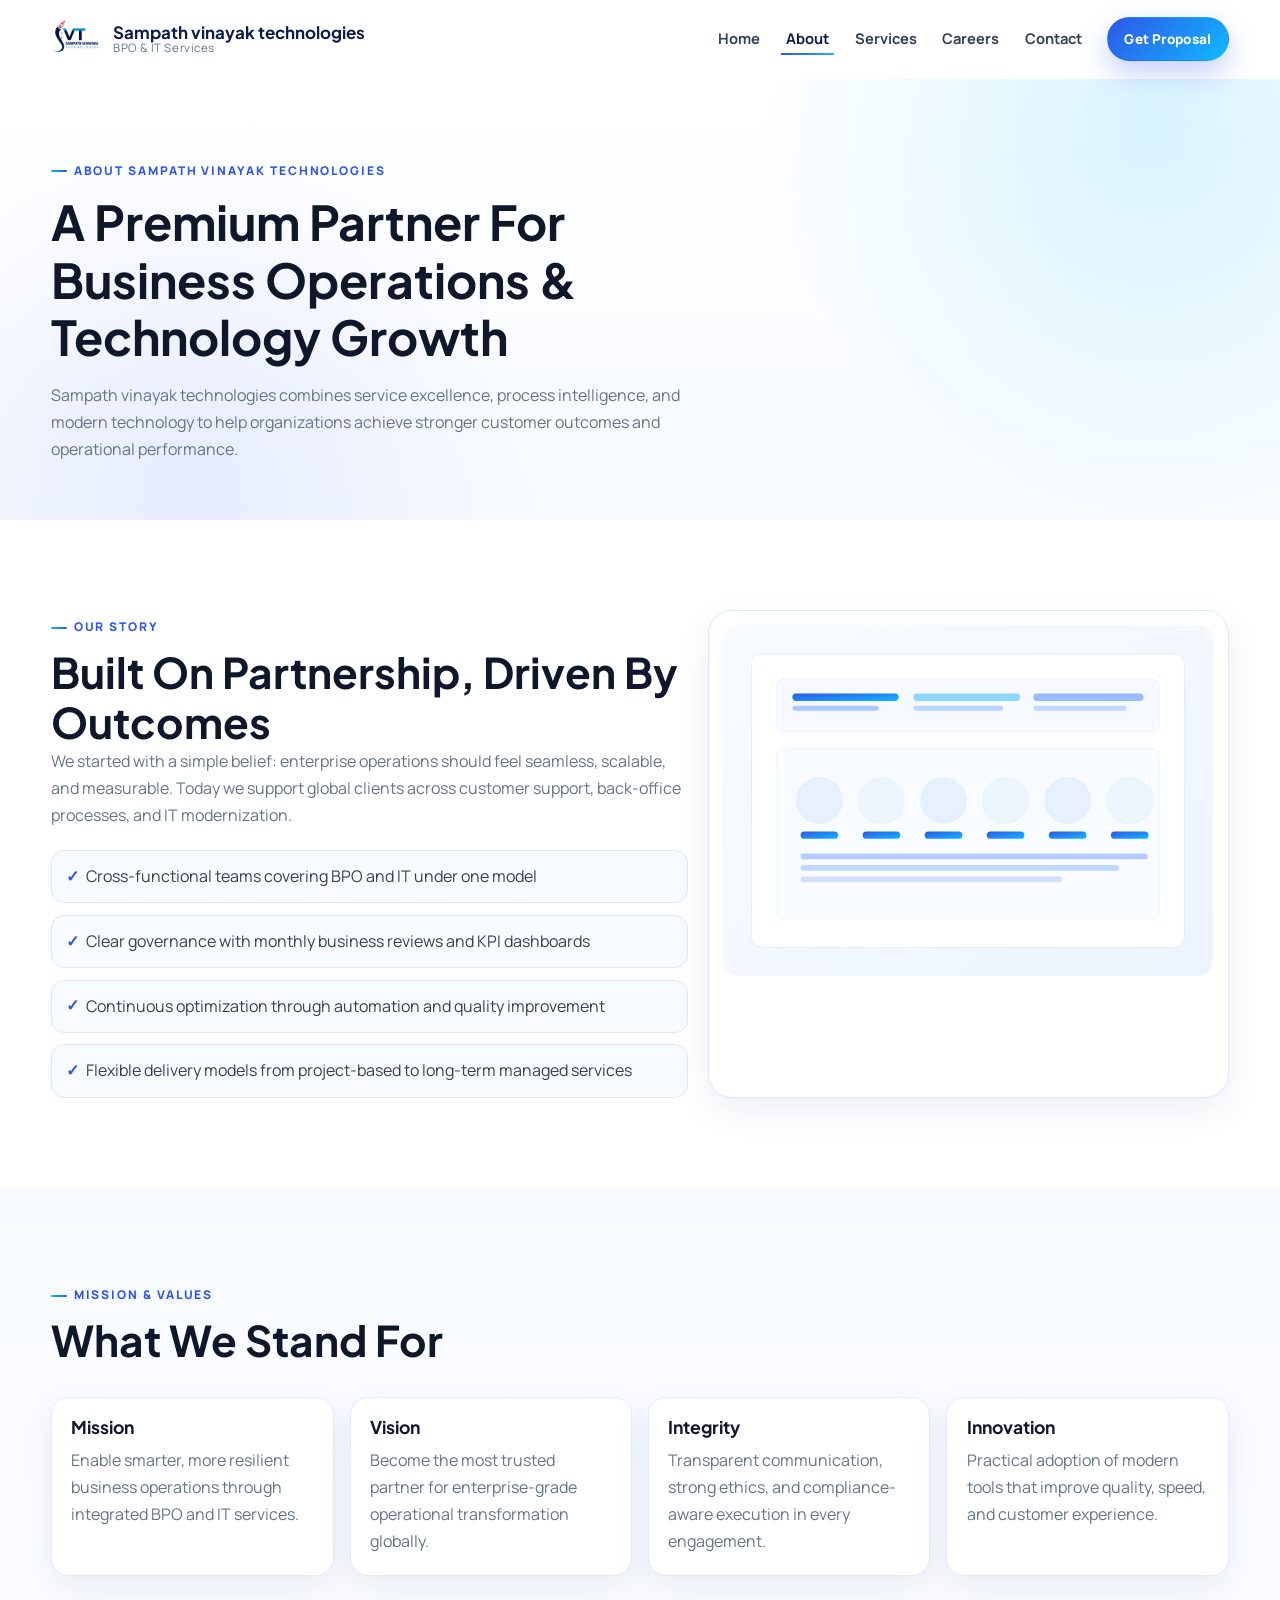
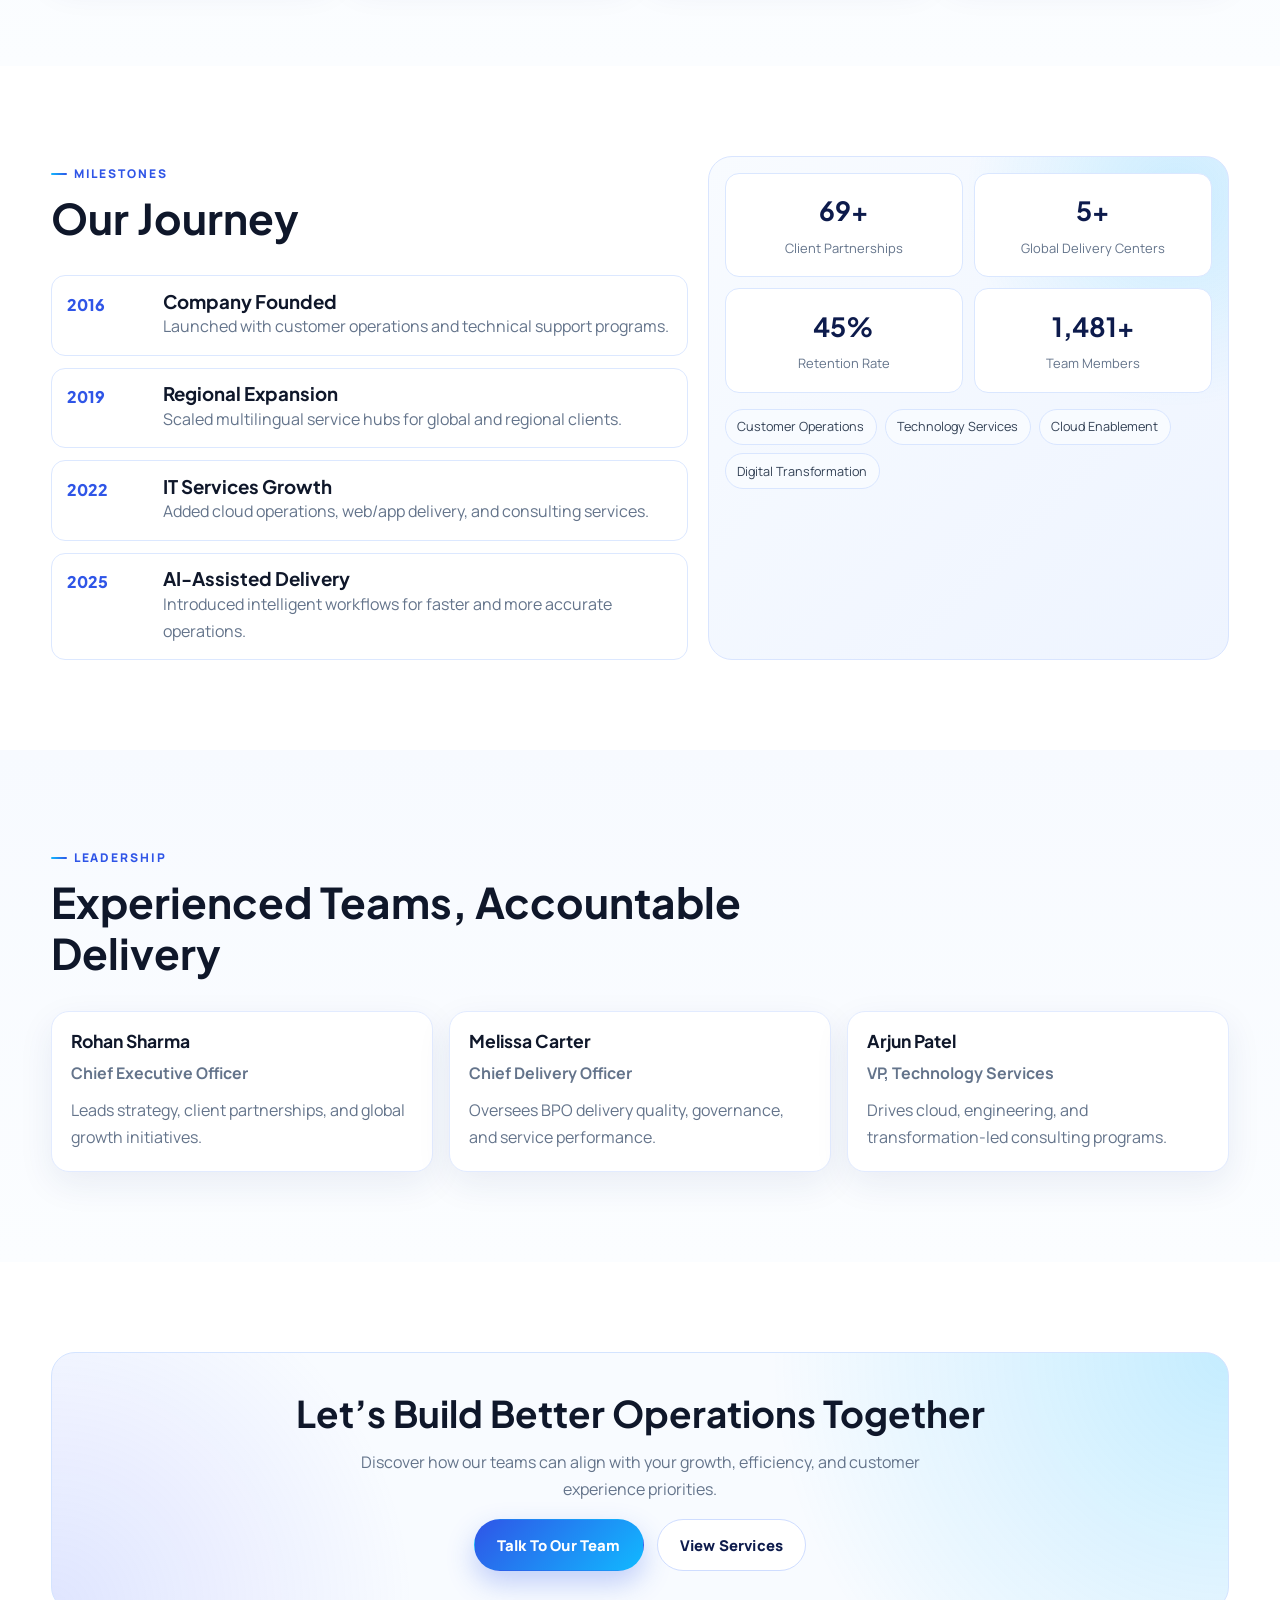
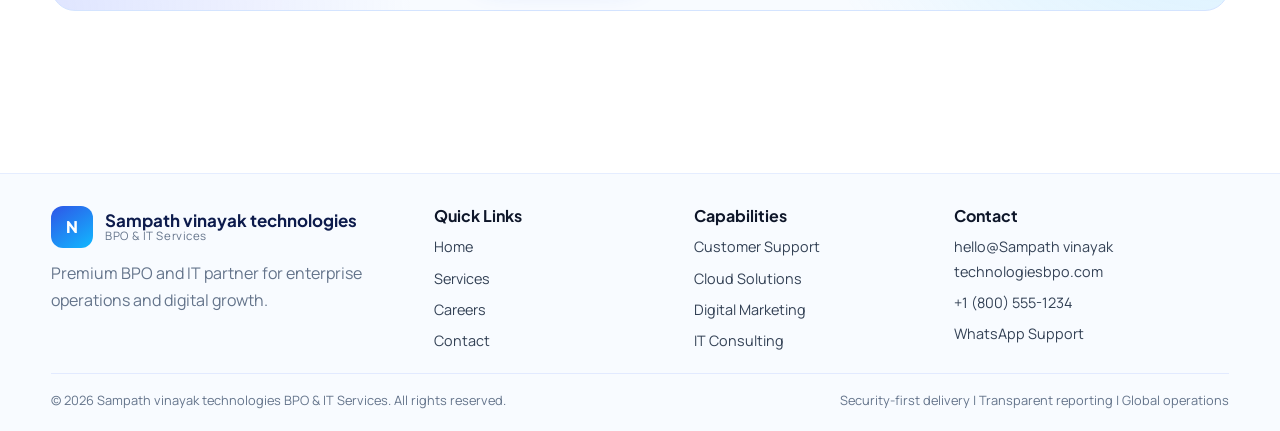
==== commit 293b5556: "Logo changed" ====
--- a/about.html
+++ b/about.html
@@ -23,7 +23,7 @@
     <header class="site-header">
       <div class="container nav-wrap">
         <a class="brand" href="index.html" aria-label="Sampath vinayak technologies home page">
-          <span class="brand-mark">N</span>
+          <img src="images/logo.png" alt="Sampath Vinayak Technologies Logo" class="brand-logo">
           <span class="brand-name"><strong>Sampath vinayak technologies</strong><span>BPO & IT Services</span></span>
         </a>
         <button class="nav-toggle" aria-label="Open navigation menu" aria-controls="primary-nav" aria-expanded="false">
--- a/css/styles.css
+++ b/css/styles.css
@@ -47,6 +47,13 @@
   overflow-x: hidden;
 }
 
+.brand-logo{
+    width:50px;
+    height:50px;
+    object-fit:contain;
+    border-radius:10px; /* optional */
+}
+
 body.nav-open {
   overflow: hidden;
 }
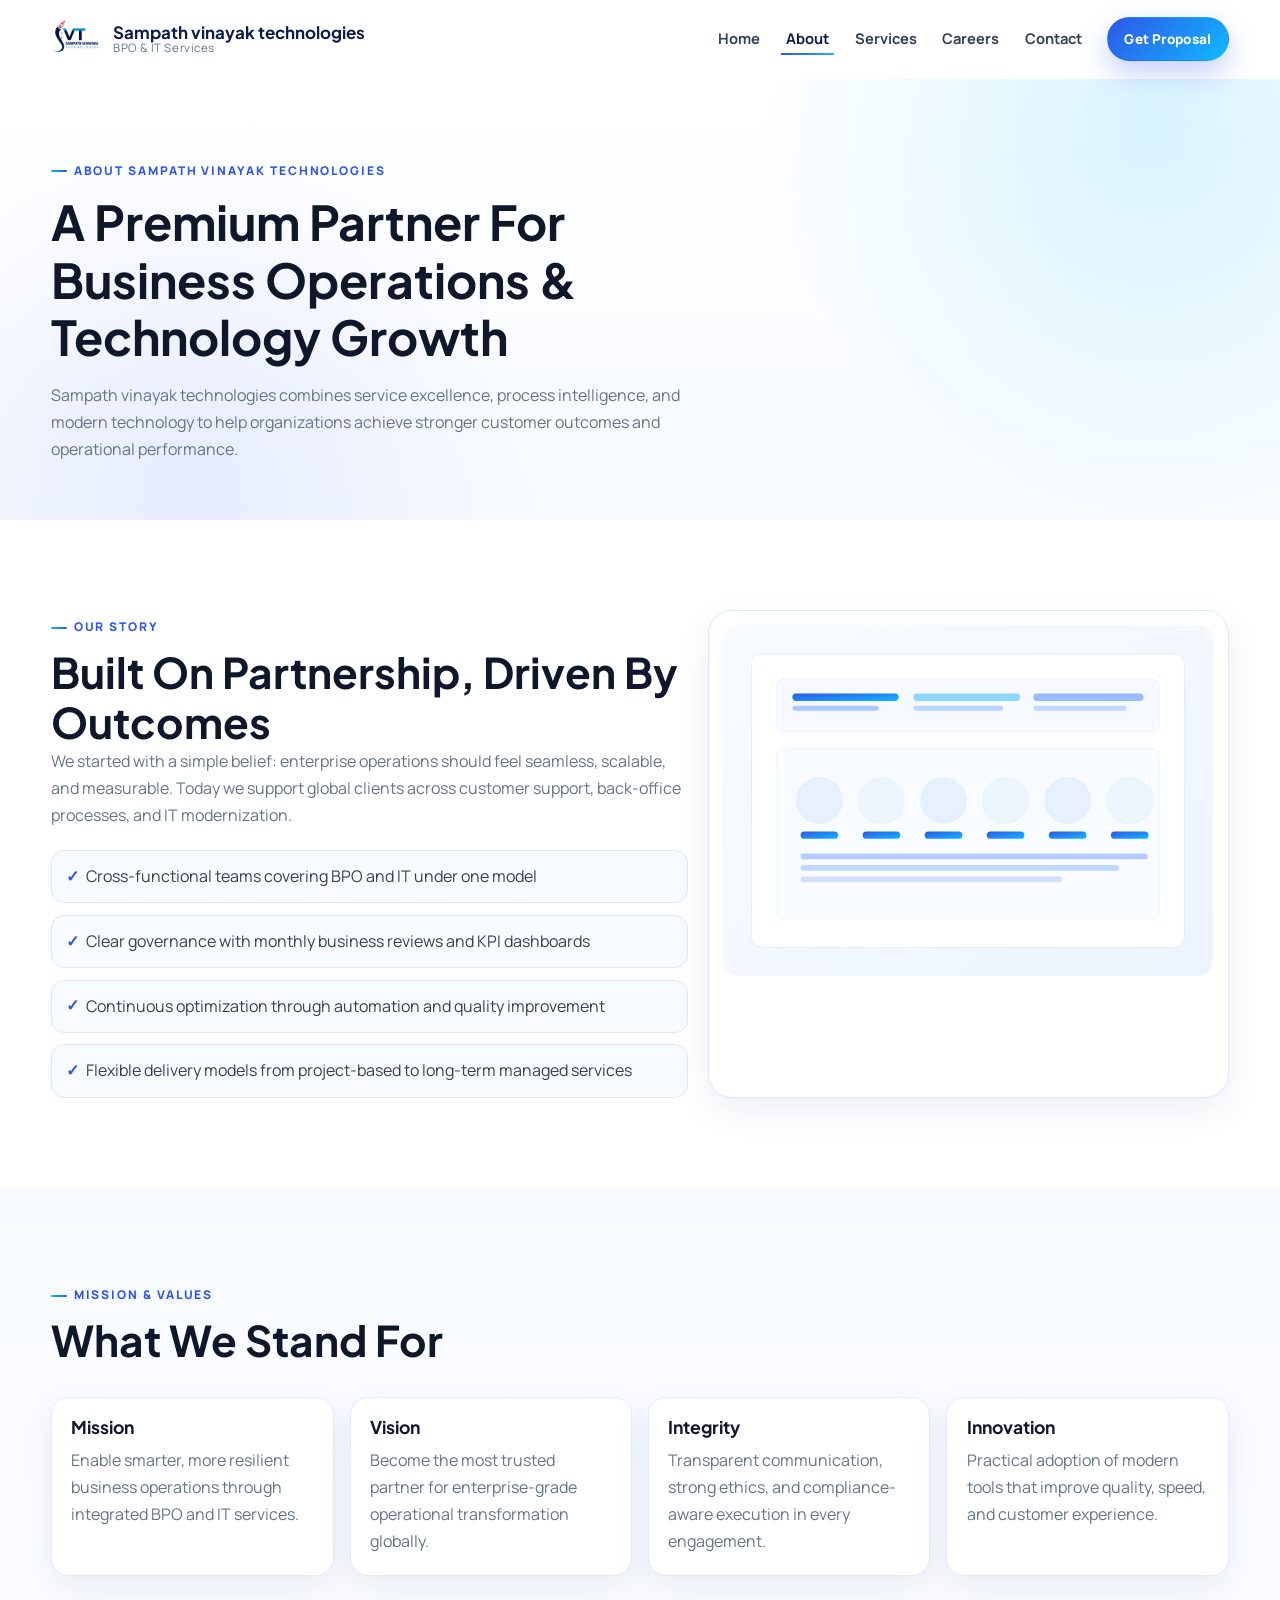
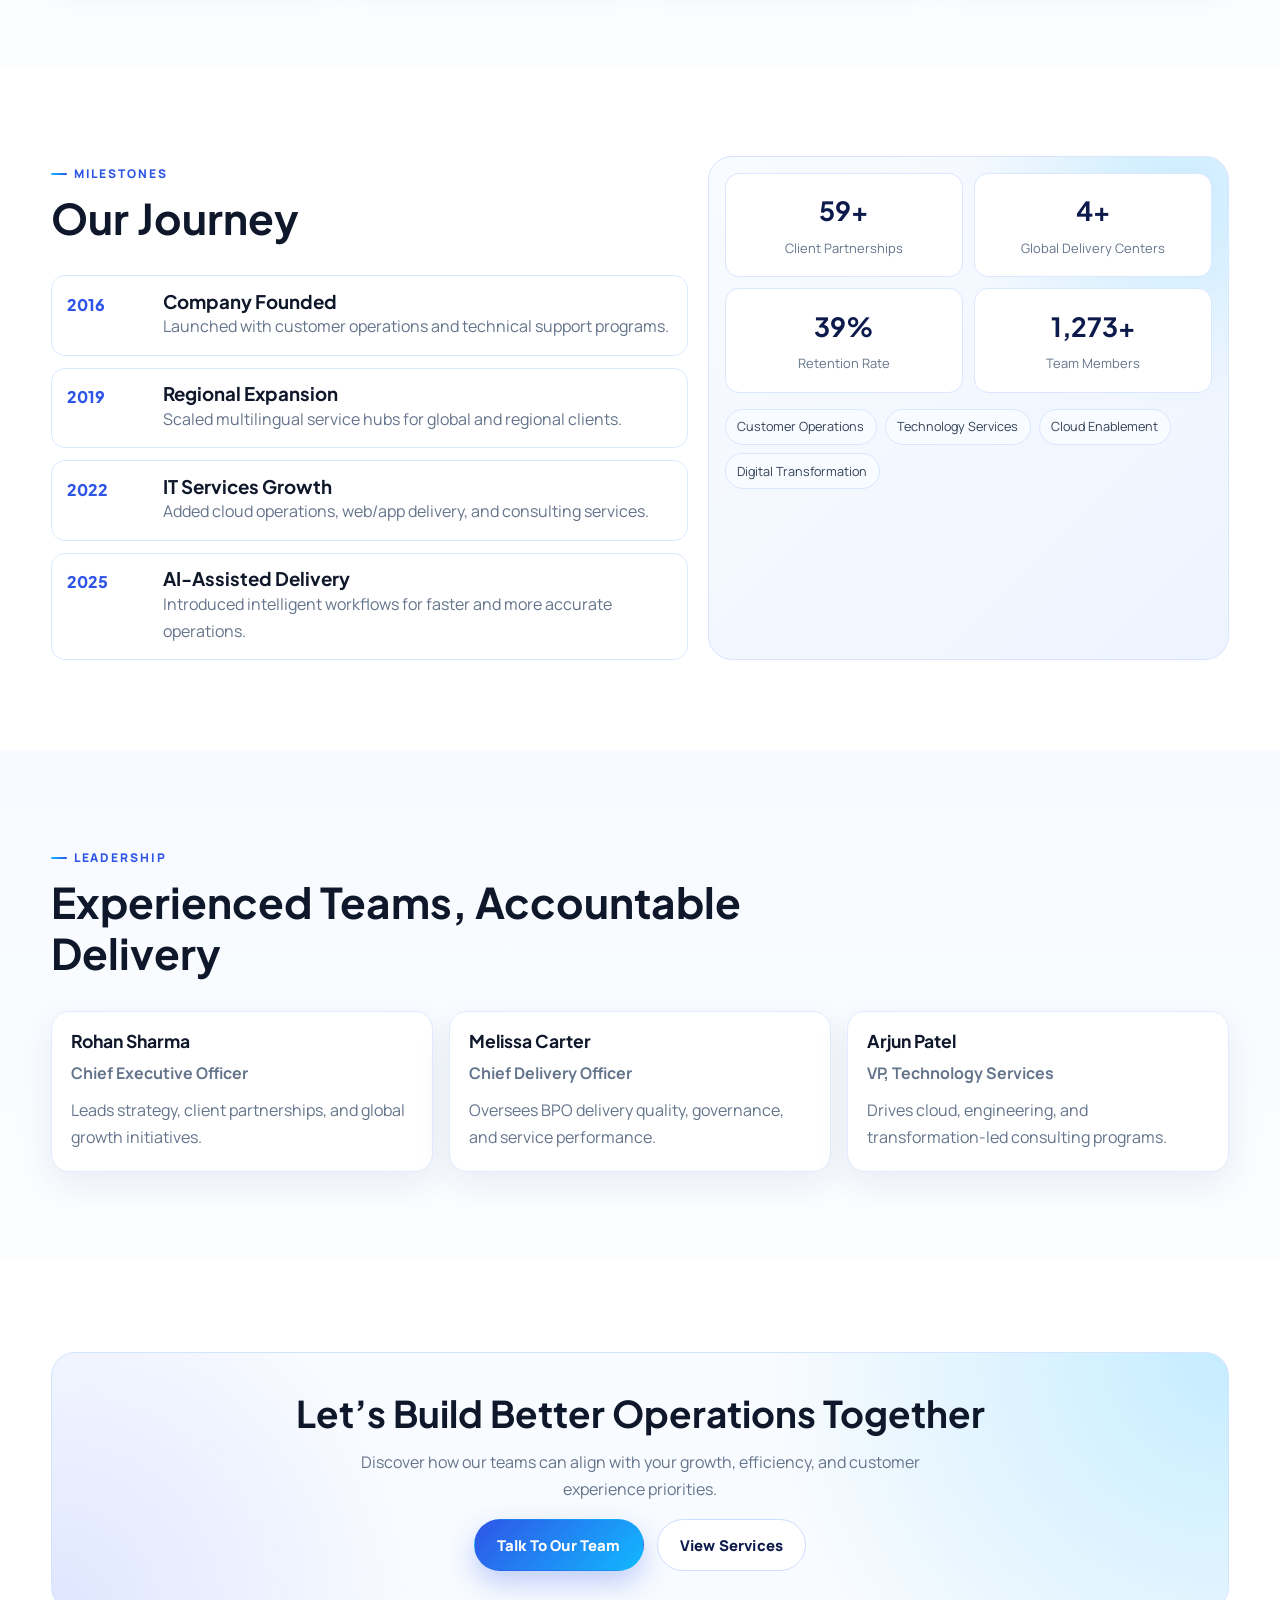
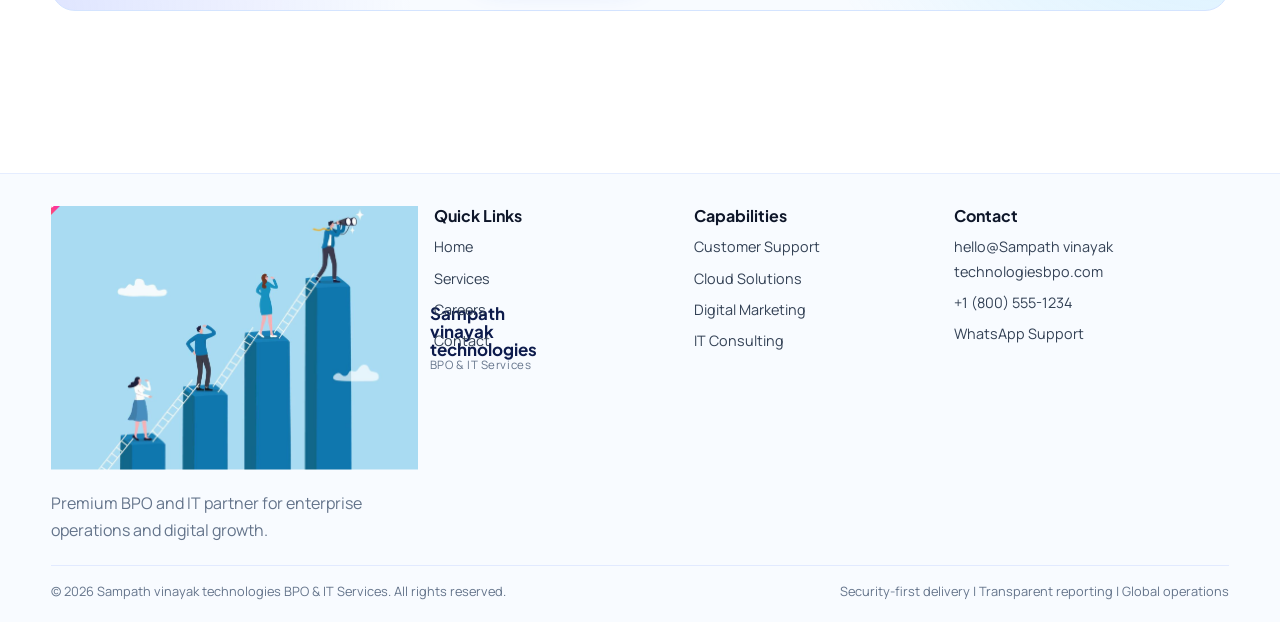
==== commit 40e7e10a: "insert images ....and logo change in border" ====
--- a/about.html
+++ b/about.html
@@ -192,7 +192,7 @@
       <div class="container footer-grid">
         <div class="footer-col">
           <a class="brand" href="index.html">
-            <span class="brand-mark">N</span>
+            <img src="images/bpo-2.png" alt="Sampath vinayak technologies team collaboration and workplace culture" />
             <span class="brand-name"><strong>Sampath vinayak technologies</strong><span>BPO & IT Services</span></span>
           </a>
           <p style="margin-top: 0.75rem;">Premium BPO and IT partner for enterprise operations and digital growth.</p>
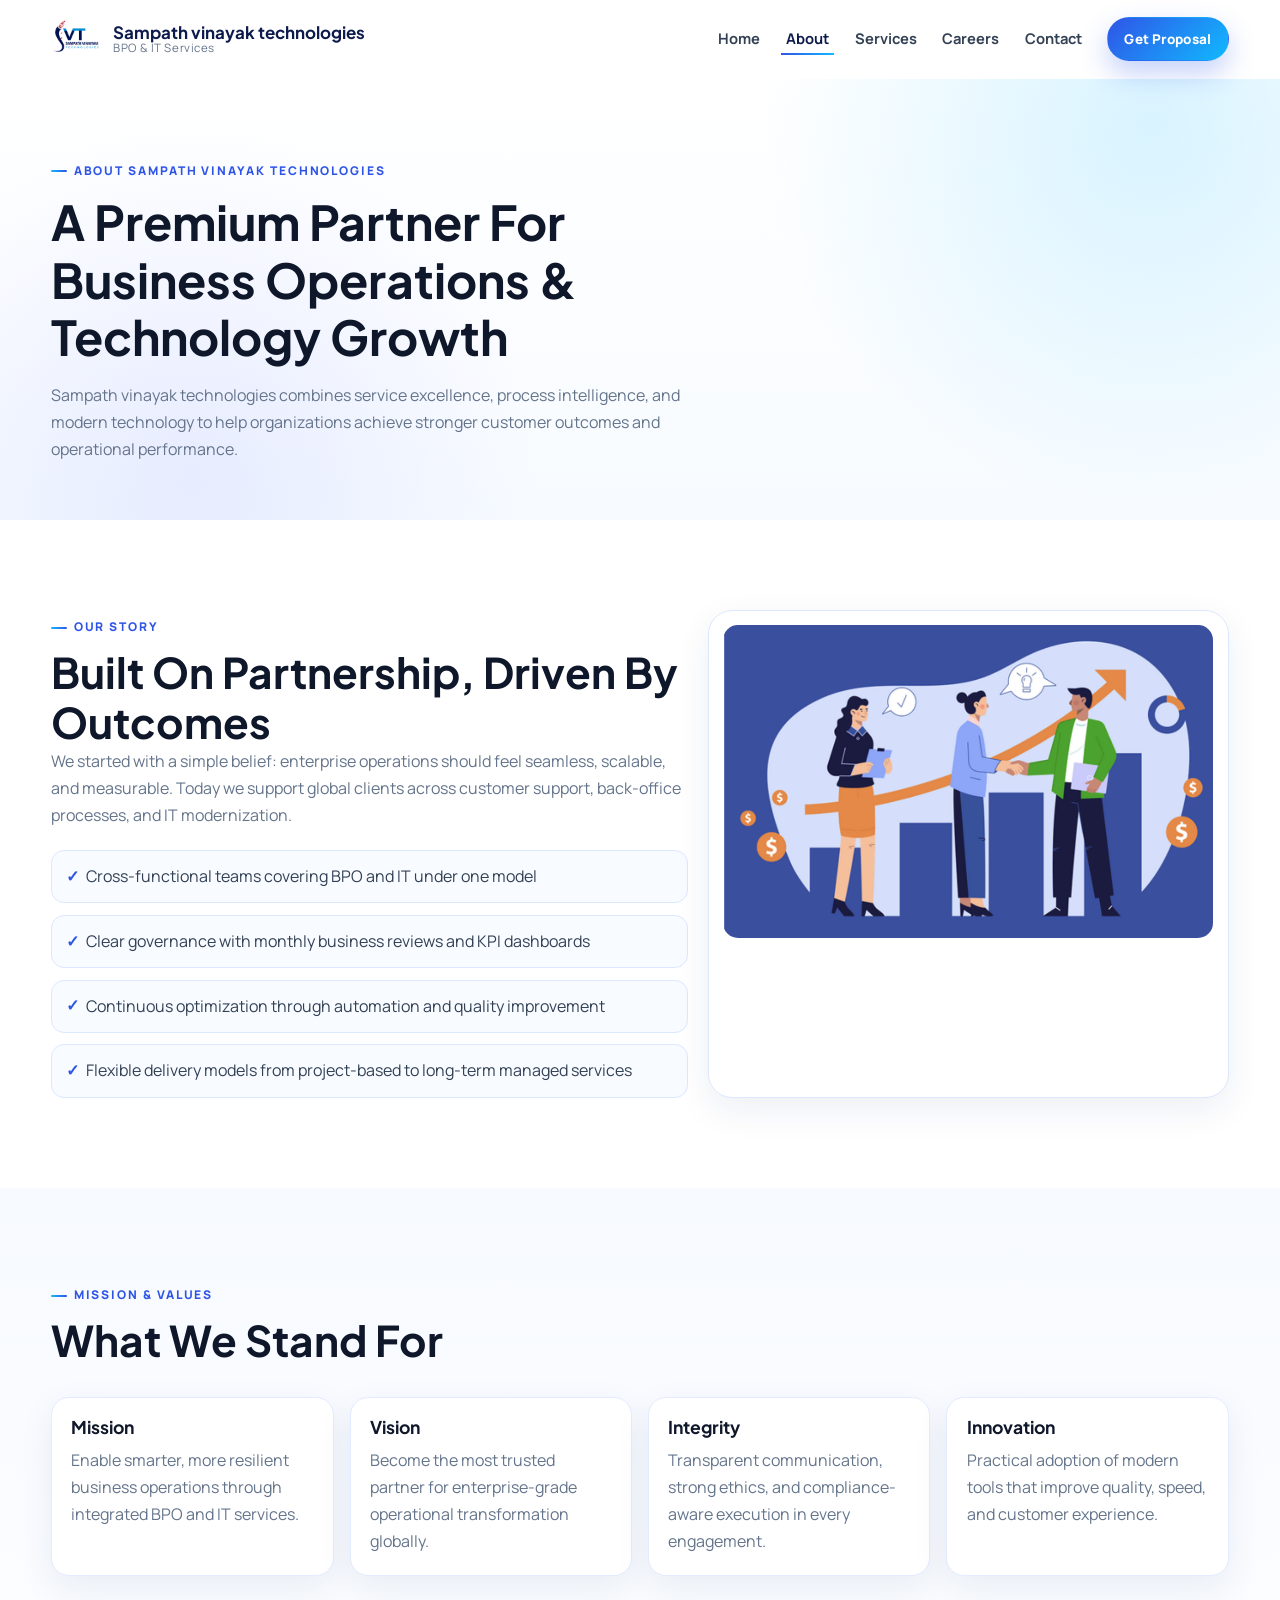
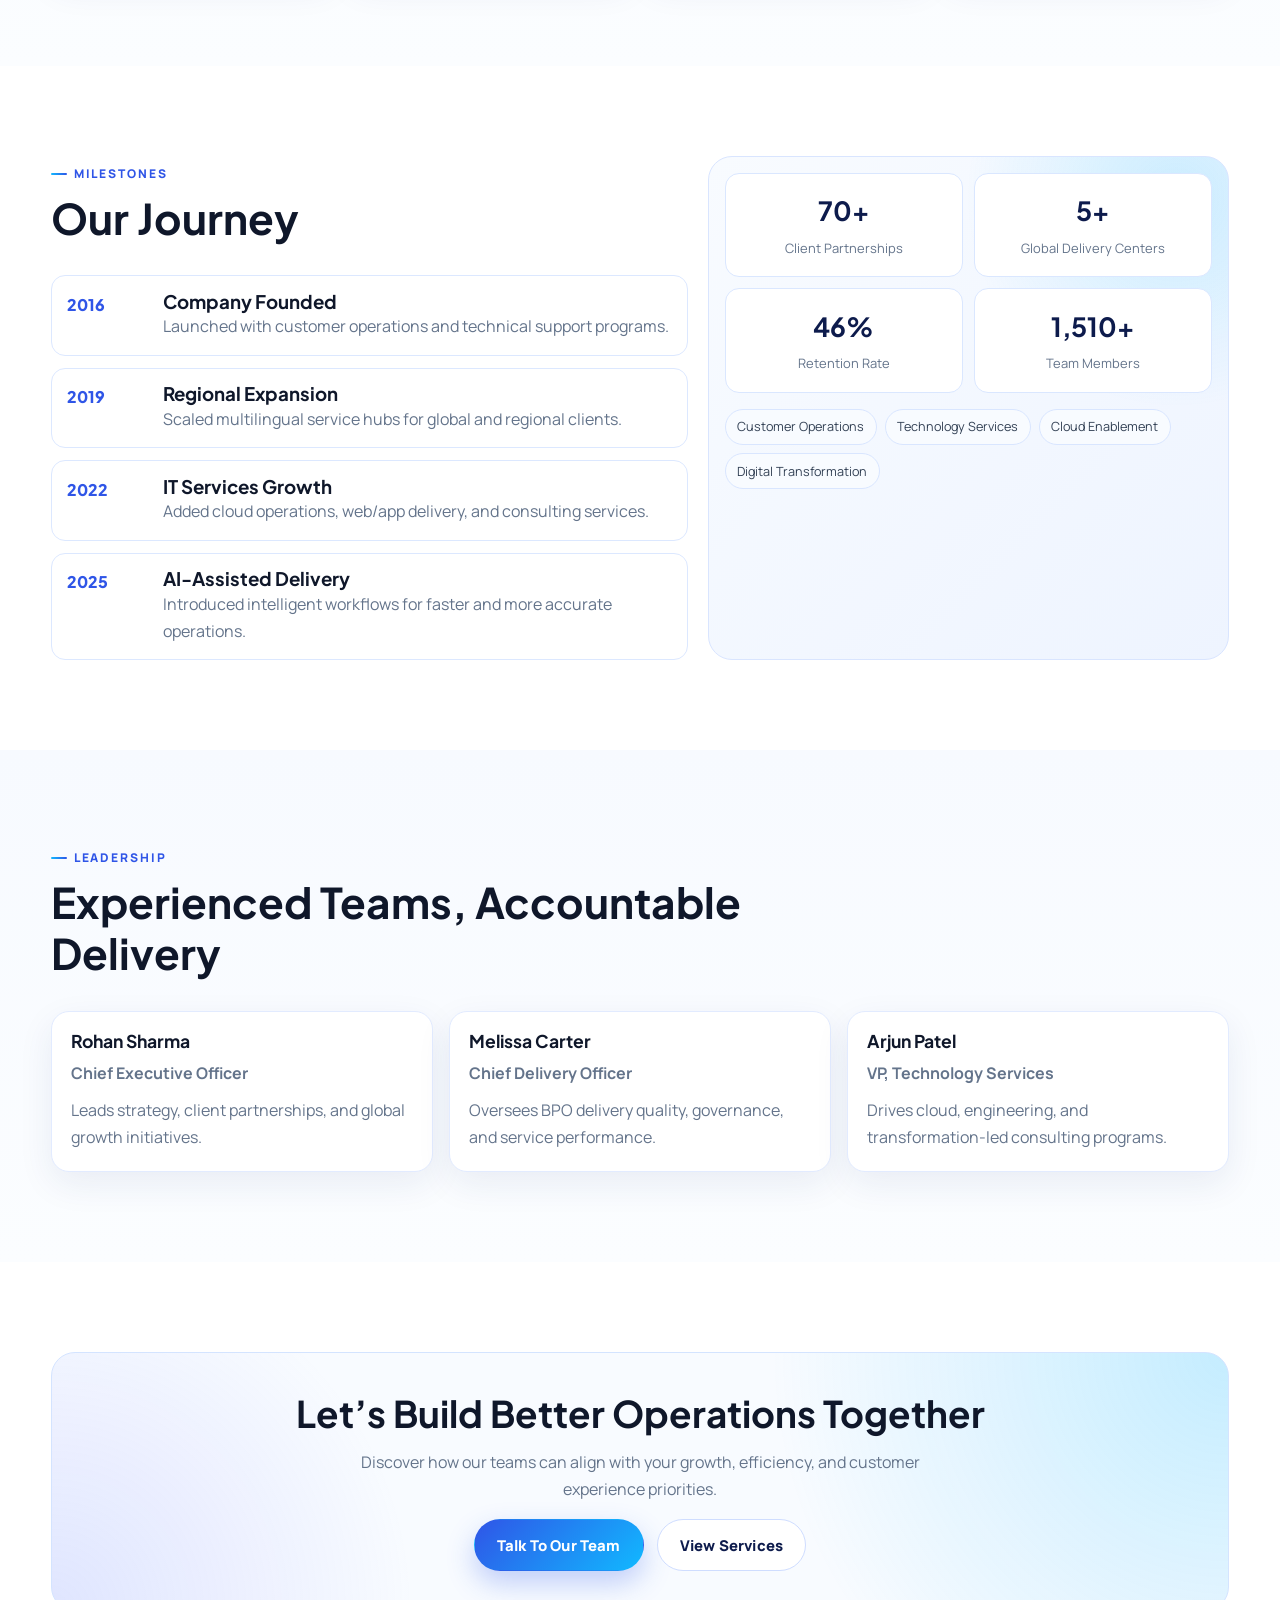
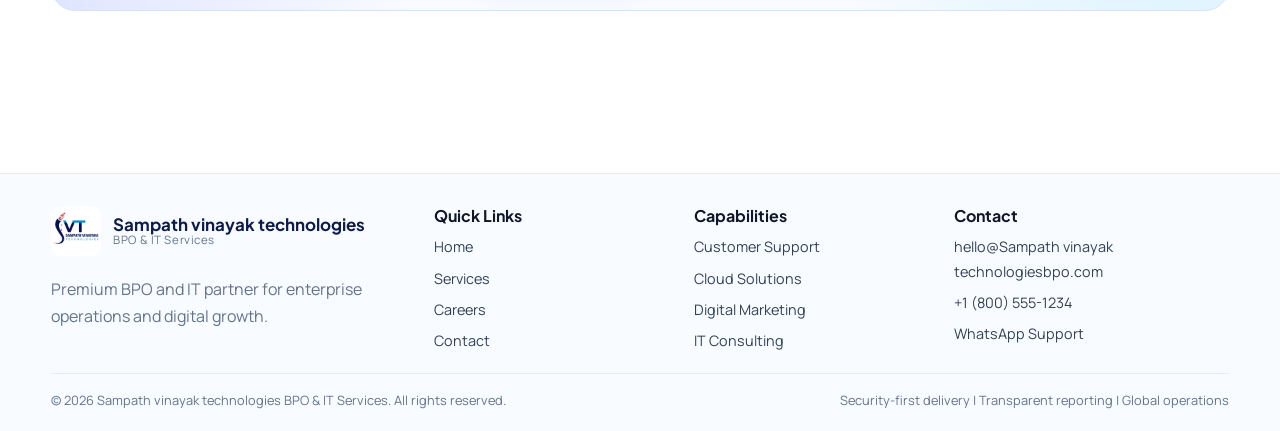
==== commit f2dd478c: "chnages" ====
--- a/about.html
+++ b/about.html
@@ -73,7 +73,7 @@
             </ul>
           </div>
           <div class="media-card reveal floating">
-            <img src="images/team-culture.svg" alt="Sampath vinayak technologies teams discussing delivery strategy" />
+            <img src="images/built.png" alt="Sampath vinayak technologies teams discussing delivery strategy" />
           </div>
         </div>
       </section>
@@ -192,7 +192,7 @@
       <div class="container footer-grid">
         <div class="footer-col">
           <a class="brand" href="index.html">
-            <img src="images/bpo-2.png" alt="Sampath vinayak technologies team collaboration and workplace culture" />
+            <img src="images/logo.png" alt="Sampath vinayak technologies Logo" class="brand-logo">
             <span class="brand-name"><strong>Sampath vinayak technologies</strong><span>BPO & IT Services</span></span>
           </a>
           <p style="margin-top: 0.75rem;">Premium BPO and IT partner for enterprise operations and digital growth.</p>
